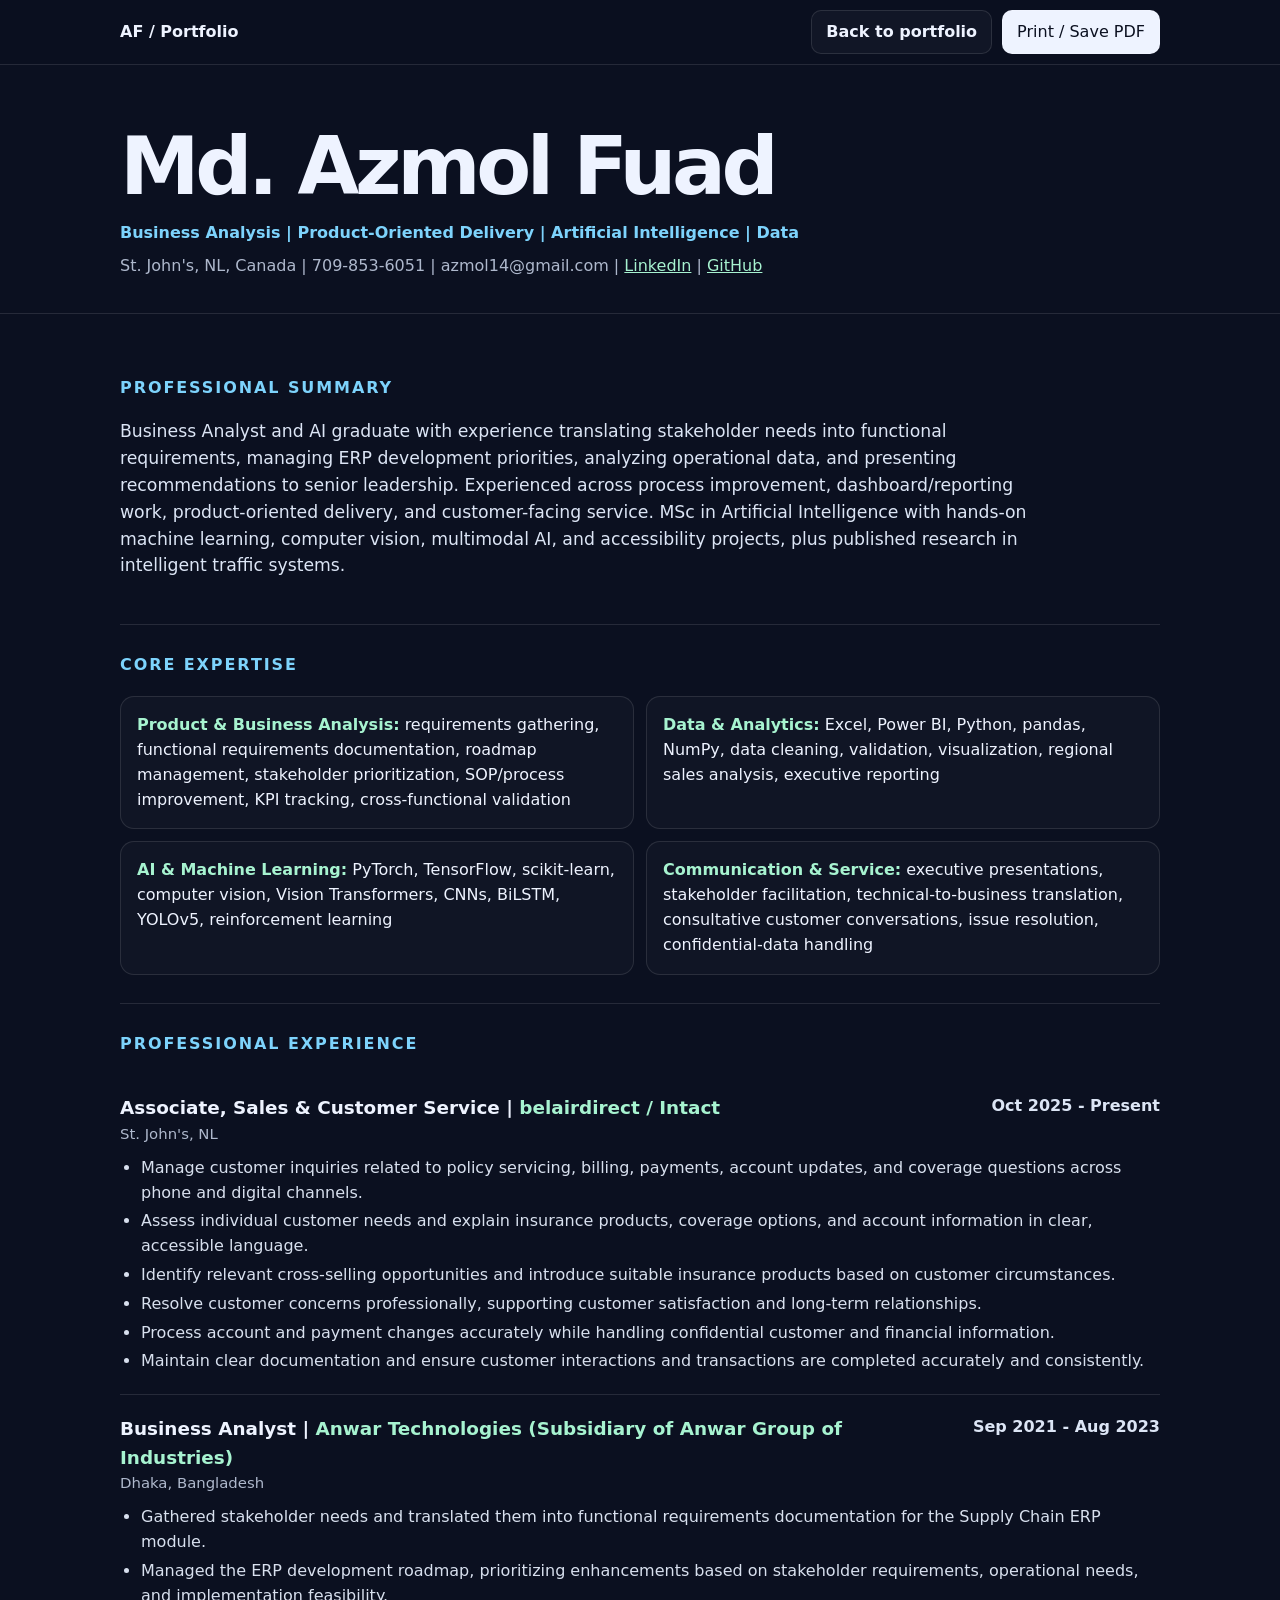
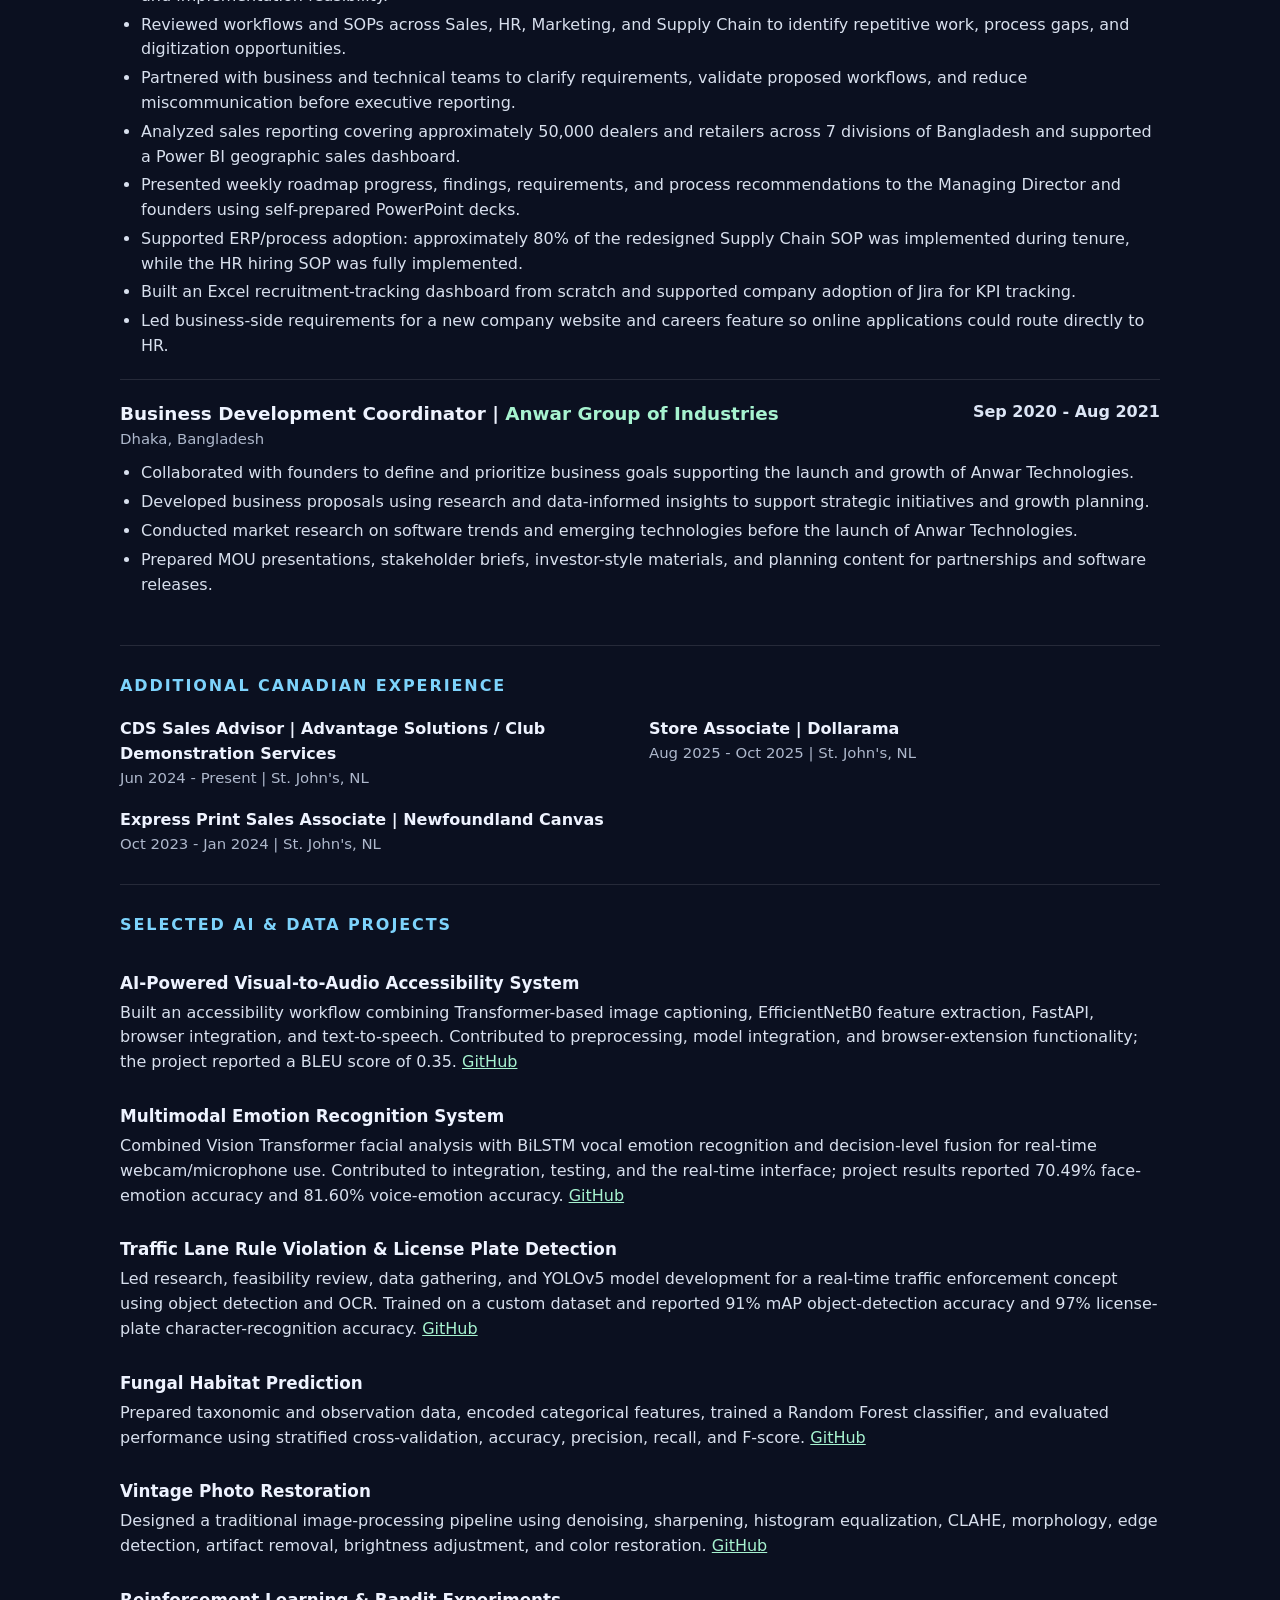
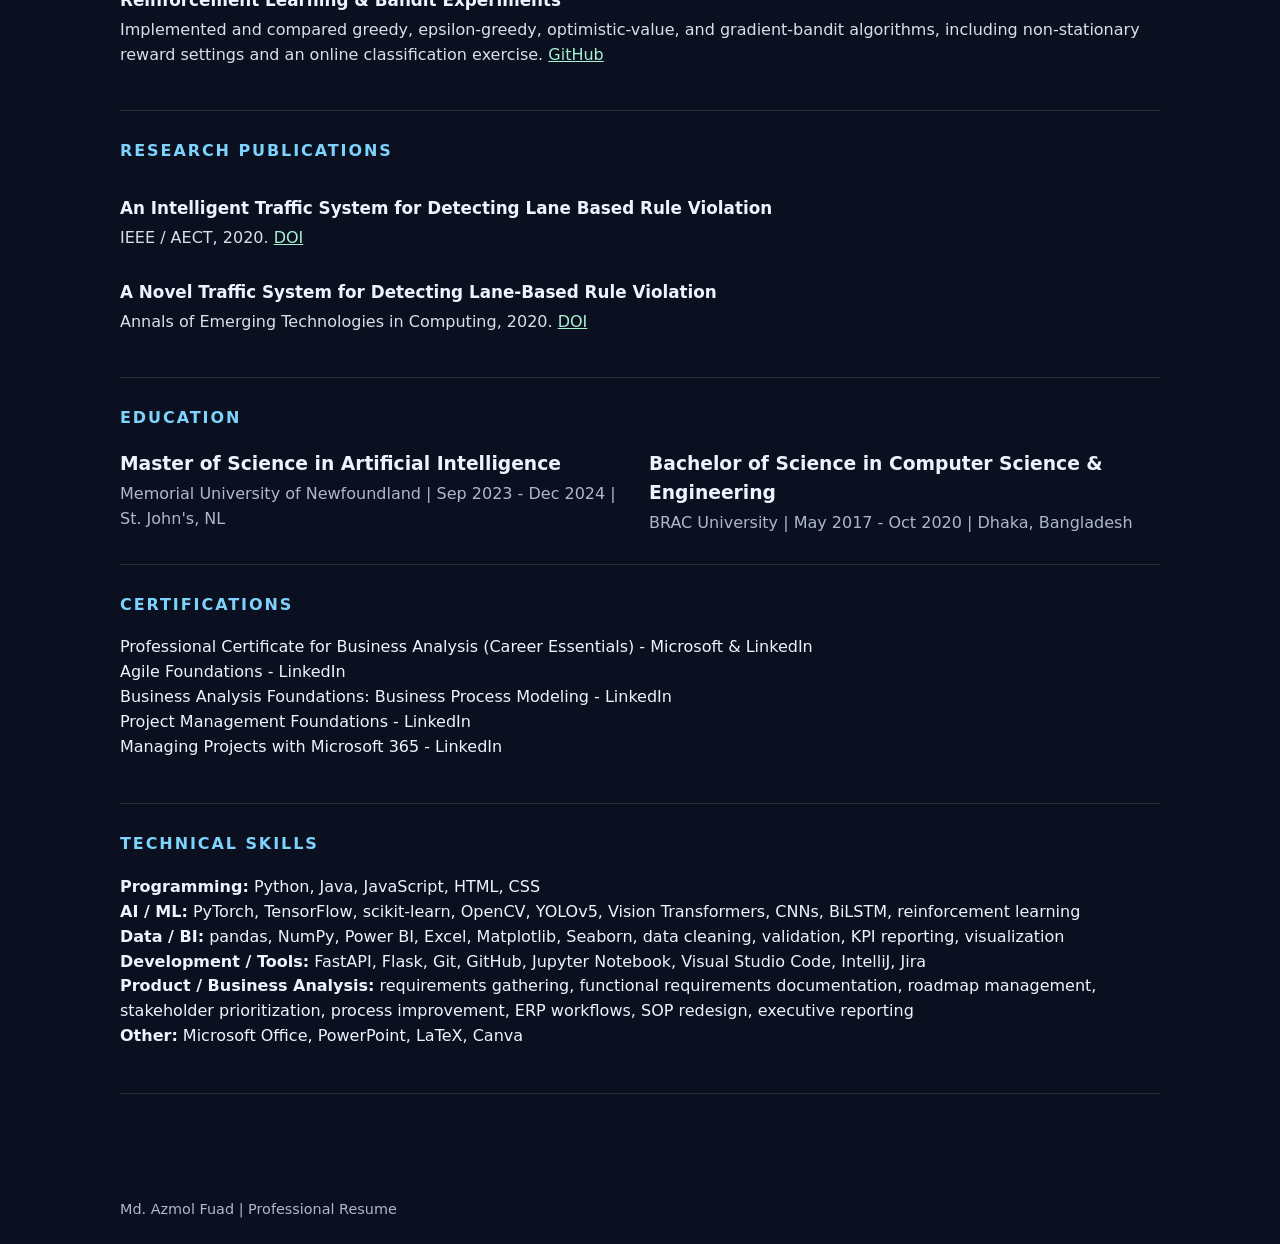
==== resume.html @ 1e9667e0 "Align resume project title and publication link" ====
<!DOCTYPE html>
<html lang="en">
<head>
  <meta charset="UTF-8" />
  <meta name="viewport" content="width=device-width, initial-scale=1.0" />
  <meta name="description" content="Professional resume of Md Azmol Fuad - AI, data, product and business analysis." />
  <meta name="theme-color" content="#0b1020" />
  <link rel="icon" href="favicon.svg" type="image/svg+xml" />
  <title>Md Azmol Fuad | Professional Resume</title>
  <style>
    :root{--bg:#0b1020;--panel:#11182b;--text:#eef3ff;--muted:#aeb8cc;--line:rgba(255,255,255,.11);--accent:#7dd3fc;--accent2:#a7f3d0;--max:1040px}
    *{box-sizing:border-box} body{margin:0;font-family:Inter,ui-sans-serif,system-ui,-apple-system,BlinkMacSystemFont,"Segoe UI",sans-serif;background:var(--bg);color:var(--text);line-height:1.55}
    a{color:var(--accent2)} .wrap{width:min(var(--max),calc(100% - 36px));margin:auto}
    nav{position:sticky;top:0;background:rgba(11,16,32,.92);backdrop-filter:blur(14px);border-bottom:1px solid var(--line);z-index:10}
    .nav{min-height:64px;display:flex;align-items:center;justify-content:space-between;gap:16px}.brand{font-weight:800;text-decoration:none;color:var(--text)}
    .actions{display:flex;gap:10px;flex-wrap:wrap}.btn{display:inline-flex;align-items:center;justify-content:center;padding:9px 14px;border:1px solid var(--line);border-radius:10px;text-decoration:none;font-weight:700;color:var(--text);background:rgba(255,255,255,.03)} .btn.primary{background:var(--text);color:#0b1020}
    header{padding:64px 0 34px;border-bottom:1px solid var(--line)} h1{font-size:clamp(2.7rem,7vw,5rem);line-height:.95;letter-spacing:-.055em;margin:0 0 16px}.subtitle{color:var(--accent);font-weight:800}.contact{color:var(--muted);margin-top:8px}
    main{padding:34px 0 80px}.section{padding:28px 0;border-bottom:1px solid var(--line)} h2{font-size:1rem;text-transform:uppercase;letter-spacing:.12em;color:var(--accent);margin:0 0 18px}.summary{font-size:1.08rem;color:#dce5f5;max-width:930px}
    .skills{display:grid;grid-template-columns:repeat(2,minmax(0,1fr));gap:12px}.skill{padding:16px;border:1px solid var(--line);border-radius:14px;background:rgba(255,255,255,.025)}.skill strong{color:var(--accent2)}
    .role{padding:20px 0;border-top:1px solid var(--line)}.role:first-of-type{border-top:0}.role-head{display:grid;grid-template-columns:1fr auto;gap:16px;align-items:start}.role h3{margin:0;font-size:1.15rem}.company{color:var(--accent2);font-weight:750}.meta{color:var(--muted);font-size:.93rem}.date{font-weight:700;color:#dce5f5;white-space:nowrap}.role ul{margin:10px 0 0;padding-left:21px;color:#d8e0ee}.role li+li{margin-top:4px}
    .project{padding:14px 0}.project h3{margin:0 0 5px;font-size:1.05rem}.project p{margin:0;color:#d8e0ee}.grid2{display:grid;grid-template-columns:repeat(2,minmax(0,1fr));gap:18px}
    .edu h3{margin:0 0 4px}.edu p{margin:0;color:var(--muted)}
    footer{padding:24px 0;color:var(--muted);font-size:.9rem}
    @media(max-width:700px){.skills,.grid2{grid-template-columns:1fr}.role-head{grid-template-columns:1fr}.date{white-space:normal}}
    @media print{
      body{background:#fff;color:#111;font-family:Georgia,"Times New Roman",serif;font-size:10.5pt}.wrap{width:100%;max-width:none}.nav,.print-hide{display:none!important}header{padding:0 0 14px;border-color:#999}main{padding:12px 0}h1{font-size:25pt;color:#111}.subtitle,h2,.company,.skill strong{color:#0b5b6b}.contact,.meta,.edu p{color:#444}.section{padding:12px 0;border-color:#bbb}.skill{border-color:#bbb;background:#fff;padding:8px}.role{padding:9px 0}.role ul{color:#111}.project p{color:#111}a{color:#111;text-decoration:none}
      @page{size:Letter;margin:.55in}
    }
  </style>
</head>
<body>
  <nav>
    <div class="wrap nav">
      <a class="brand" href="index.html">AF / Portfolio</a>
      <div class="actions">
        <a class="btn" href="index.html">Back to portfolio</a>
        <button class="btn primary" onclick="window.print()" style="font:inherit;cursor:pointer">Print / Save PDF</button>
      </div>
    </div>
  </nav>

  <header>
    <div class="wrap">
      <h1>Md. Azmol Fuad</h1>
      <div class="subtitle">Business Analysis | Product-Oriented Delivery | Artificial Intelligence | Data</div>
      <div class="contact">St. John's, NL, Canada | 709-853-6051 | azmol14@gmail.com | <a href="https://www.linkedin.com/in/md-azmol-fuad-907284155/" target="_blank" rel="noreferrer">LinkedIn</a> | <a href="https://github.com/AzmolFK" target="_blank" rel="noreferrer">GitHub</a></div>
    </div>
  </header>

  <main class="wrap">
    <section class="section">
      <h2>Professional Summary</h2>
      <p class="summary">Business Analyst and AI graduate with experience translating stakeholder needs into functional requirements, managing ERP development priorities, analyzing operational data, and presenting recommendations to senior leadership. Experienced across process improvement, dashboard/reporting work, product-oriented delivery, and customer-facing service. MSc in Artificial Intelligence with hands-on machine learning, computer vision, multimodal AI, and accessibility projects, plus published research in intelligent traffic systems.</p>
    </section>

    <section class="section">
      <h2>Core Expertise</h2>
      <div class="skills">
        <div class="skill"><strong>Product & Business Analysis:</strong> requirements gathering, functional requirements documentation, roadmap management, stakeholder prioritization, SOP/process improvement, KPI tracking, cross-functional validation</div>
        <div class="skill"><strong>Data & Analytics:</strong> Excel, Power BI, Python, pandas, NumPy, data cleaning, validation, visualization, regional sales analysis, executive reporting</div>
        <div class="skill"><strong>AI & Machine Learning:</strong> PyTorch, TensorFlow, scikit-learn, computer vision, Vision Transformers, CNNs, BiLSTM, YOLOv5, reinforcement learning</div>
        <div class="skill"><strong>Communication & Service:</strong> executive presentations, stakeholder facilitation, technical-to-business translation, consultative customer conversations, issue resolution, confidential-data handling</div>
      </div>
    </section>

    <section class="section">
      <h2>Professional Experience</h2>
      <article class="role">
        <div class="role-head"><div><h3>Associate, Sales & Customer Service | <span class="company">belairdirect / Intact</span></h3><div class="meta">St. John's, NL</div></div><div class="date">Oct 2025 - Present</div></div>
        <ul>
          <li>Manage customer inquiries related to policy servicing, billing, payments, account updates, and coverage questions across phone and digital channels.</li>
          <li>Assess individual customer needs and explain insurance products, coverage options, and account information in clear, accessible language.</li>
          <li>Identify relevant cross-selling opportunities and introduce suitable insurance products based on customer circumstances.</li>
          <li>Resolve customer concerns professionally, supporting customer satisfaction and long-term relationships.</li>
          <li>Process account and payment changes accurately while handling confidential customer and financial information.</li>
          <li>Maintain clear documentation and ensure customer interactions and transactions are completed accurately and consistently.</li>
        </ul>
      </article>

      <article class="role">
        <div class="role-head"><div><h3>Business Analyst | <span class="company">Anwar Technologies (Subsidiary of Anwar Group of Industries)</span></h3><div class="meta">Dhaka, Bangladesh</div></div><div class="date">Sep 2021 - Aug 2023</div></div>
        <ul>
          <li>Gathered stakeholder needs and translated them into functional requirements documentation for the Supply Chain ERP module.</li>
          <li>Managed the ERP development roadmap, prioritizing enhancements based on stakeholder requirements, operational needs, and implementation feasibility.</li>
          <li>Reviewed workflows and SOPs across Sales, HR, Marketing, and Supply Chain to identify repetitive work, process gaps, and digitization opportunities.</li>
          <li>Partnered with business and technical teams to clarify requirements, validate proposed workflows, and reduce miscommunication before executive reporting.</li>
          <li>Analyzed sales reporting covering approximately 50,000 dealers and retailers across 7 divisions of Bangladesh and supported a Power BI geographic sales dashboard.</li>
          <li>Presented weekly roadmap progress, findings, requirements, and process recommendations to the Managing Director and founders using self-prepared PowerPoint decks.</li>
          <li>Supported ERP/process adoption: approximately 80% of the redesigned Supply Chain SOP was implemented during tenure, while the HR hiring SOP was fully implemented.</li>
          <li>Built an Excel recruitment-tracking dashboard from scratch and supported company adoption of Jira for KPI tracking.</li>
          <li>Led business-side requirements for a new company website and careers feature so online applications could route directly to HR.</li>
        </ul>
      </article>

      <article class="role">
        <div class="role-head"><div><h3>Business Development Coordinator | <span class="company">Anwar Group of Industries</span></h3><div class="meta">Dhaka, Bangladesh</div></div><div class="date">Sep 2020 - Aug 2021</div></div>
        <ul>
          <li>Collaborated with founders to define and prioritize business goals supporting the launch and growth of Anwar Technologies.</li>
          <li>Developed business proposals using research and data-informed insights to support strategic initiatives and growth planning.</li>
          <li>Conducted market research on software trends and emerging technologies before the launch of Anwar Technologies.</li>
          <li>Prepared MOU presentations, stakeholder briefs, investor-style materials, and planning content for partnerships and software releases.</li>
        </ul>
      </article>
    </section>

    <section class="section">
      <h2>Additional Canadian Experience</h2>
      <div class="grid2">
        <div><strong>CDS Sales Advisor | Advantage Solutions / Club Demonstration Services</strong><div class="meta">Jun 2024 - Present | St. John's, NL</div></div>
        <div><strong>Store Associate | Dollarama</strong><div class="meta">Aug 2025 - Oct 2025 | St. John's, NL</div></div>
        <div><strong>Express Print Sales Associate | Newfoundland Canvas</strong><div class="meta">Oct 2023 - Jan 2024 | St. John's, NL</div></div>
      </div>
    </section>

    <section class="section">
      <h2>Selected AI & Data Projects</h2>
      <div class="project"><h3>AI-Powered Visual-to-Audio Accessibility System</h3><p>Built an accessibility workflow combining Transformer-based image captioning, EfficientNetB0 feature extraction, FastAPI, browser integration, and text-to-speech. Contributed to preprocessing, model integration, and browser-extension functionality; the project reported a BLEU score of 0.35. <a href="https://github.com/AzmolFK/AI-Accessibility-Extension-For-Visually-Impaired-Users">GitHub</a></p></div>
      <div class="project"><h3>Multimodal Emotion Recognition System</h3><p>Combined Vision Transformer facial analysis with BiLSTM vocal emotion recognition and decision-level fusion for real-time webcam/microphone use. Contributed to integration, testing, and the real-time interface; project results reported 70.49% face-emotion accuracy and 81.60% voice-emotion accuracy. <a href="https://github.com/AzmolFK/Multimodal-Emotion-Recognition-System">GitHub</a></p></div>
      <div class="project"><h3>Traffic Lane Rule Violation & License Plate Detection</h3><p>Led research, feasibility review, data gathering, and YOLOv5 model development for a real-time traffic enforcement concept using object detection and OCR. Trained on a custom dataset and reported 91% mAP object-detection accuracy and 97% license-plate character-recognition accuracy. <a href="https://github.com/AzmolFK/YOLO-Bngla-License-Plate-Object-Detection">GitHub</a></p></div>
      <div class="project"><h3>Fungal Habitat Prediction</h3><p>Prepared taxonomic and observation data, encoded categorical features, trained a Random Forest classifier, and evaluated performance using stratified cross-validation, accuracy, precision, recall, and F-score. <a href="https://github.com/AzmolFK/Predicting-Fungal-Habitat-Types-Using-Taxonomic-Classification-and-Observation-Data">GitHub</a></p></div>
      <div class="project"><h3>Vintage Photo Restoration</h3><p>Designed a traditional image-processing pipeline using denoising, sharpening, histogram equalization, CLAHE, morphology, edge detection, artifact removal, brightness adjustment, and color restoration. <a href="https://github.com/AzmolFK/Vintage-Photo-Restoration-Using-Traditional-Image-Processing-Techniques">GitHub</a></p></div>
      <div class="project"><h3>Reinforcement Learning & Bandit Experiments</h3><p>Implemented and compared greedy, epsilon-greedy, optimistic-value, and gradient-bandit algorithms, including non-stationary reward settings and an online classification exercise. <a href="https://github.com/AzmolFK/Reinforcement-Learning-Experiment-With-Simple-Bandit-Learning-Algorithms">GitHub</a></p></div>
    </section>

    <section class="section">
      <h2>Research Publications</h2>
      <div class="project"><h3>An Intelligent Traffic System for Detecting Lane Based Rule Violation</h3><p>IEEE / AECT, 2020. <a href="https://doi.org/10.1109/AECT47998.2020.9194163">DOI</a></p></div>
      <div class="project"><h3>A Novel Traffic System for Detecting Lane-Based Rule Violation</h3><p>Annals of Emerging Technologies in Computing, 2020. <a href="https://papers.ssrn.com/sol3/papers.cfm?abstract_id=3761155">DOI</a></p></div>
    </section>

    <section class="section">
      <h2>Education</h2>
      <div class="grid2">
        <div class="edu"><h3>Master of Science in Artificial Intelligence</h3><p>Memorial University of Newfoundland | Sep 2023 - Dec 2024 | St. John's, NL</p></div>
        <div class="edu"><h3>Bachelor of Science in Computer Science & Engineering</h3><p>BRAC University | May 2017 - Oct 2020 | Dhaka, Bangladesh</p></div>
      </div>
    </section>

    <section class="section">
      <h2>Certifications</h2>
      <p>Professional Certificate for Business Analysis (Career Essentials) - Microsoft & LinkedIn<br>
      Agile Foundations - LinkedIn<br>
      Business Analysis Foundations: Business Process Modeling - LinkedIn<br>
      Project Management Foundations - LinkedIn<br>
      Managing Projects with Microsoft 365 - LinkedIn</p>
    </section>

    <section class="section">
      <h2>Technical Skills</h2>
      <p><strong>Programming:</strong> Python, Java, JavaScript, HTML, CSS<br>
      <strong>AI / ML:</strong> PyTorch, TensorFlow, scikit-learn, OpenCV, YOLOv5, Vision Transformers, CNNs, BiLSTM, reinforcement learning<br>
      <strong>Data / BI:</strong> pandas, NumPy, Power BI, Excel, Matplotlib, Seaborn, data cleaning, validation, KPI reporting, visualization<br>
      <strong>Development / Tools:</strong> FastAPI, Flask, Git, GitHub, Jupyter Notebook, Visual Studio Code, IntelliJ, Jira<br>
      <strong>Product / Business Analysis:</strong> requirements gathering, functional requirements documentation, roadmap management, stakeholder prioritization, process improvement, ERP workflows, SOP redesign, executive reporting<br>
      <strong>Other:</strong> Microsoft Office, PowerPoint, LaTeX, Canva</p>
    </section>
  </main>

  <footer><div class="wrap">Md. Azmol Fuad | Professional Resume</div></footer>
</body>
</html>
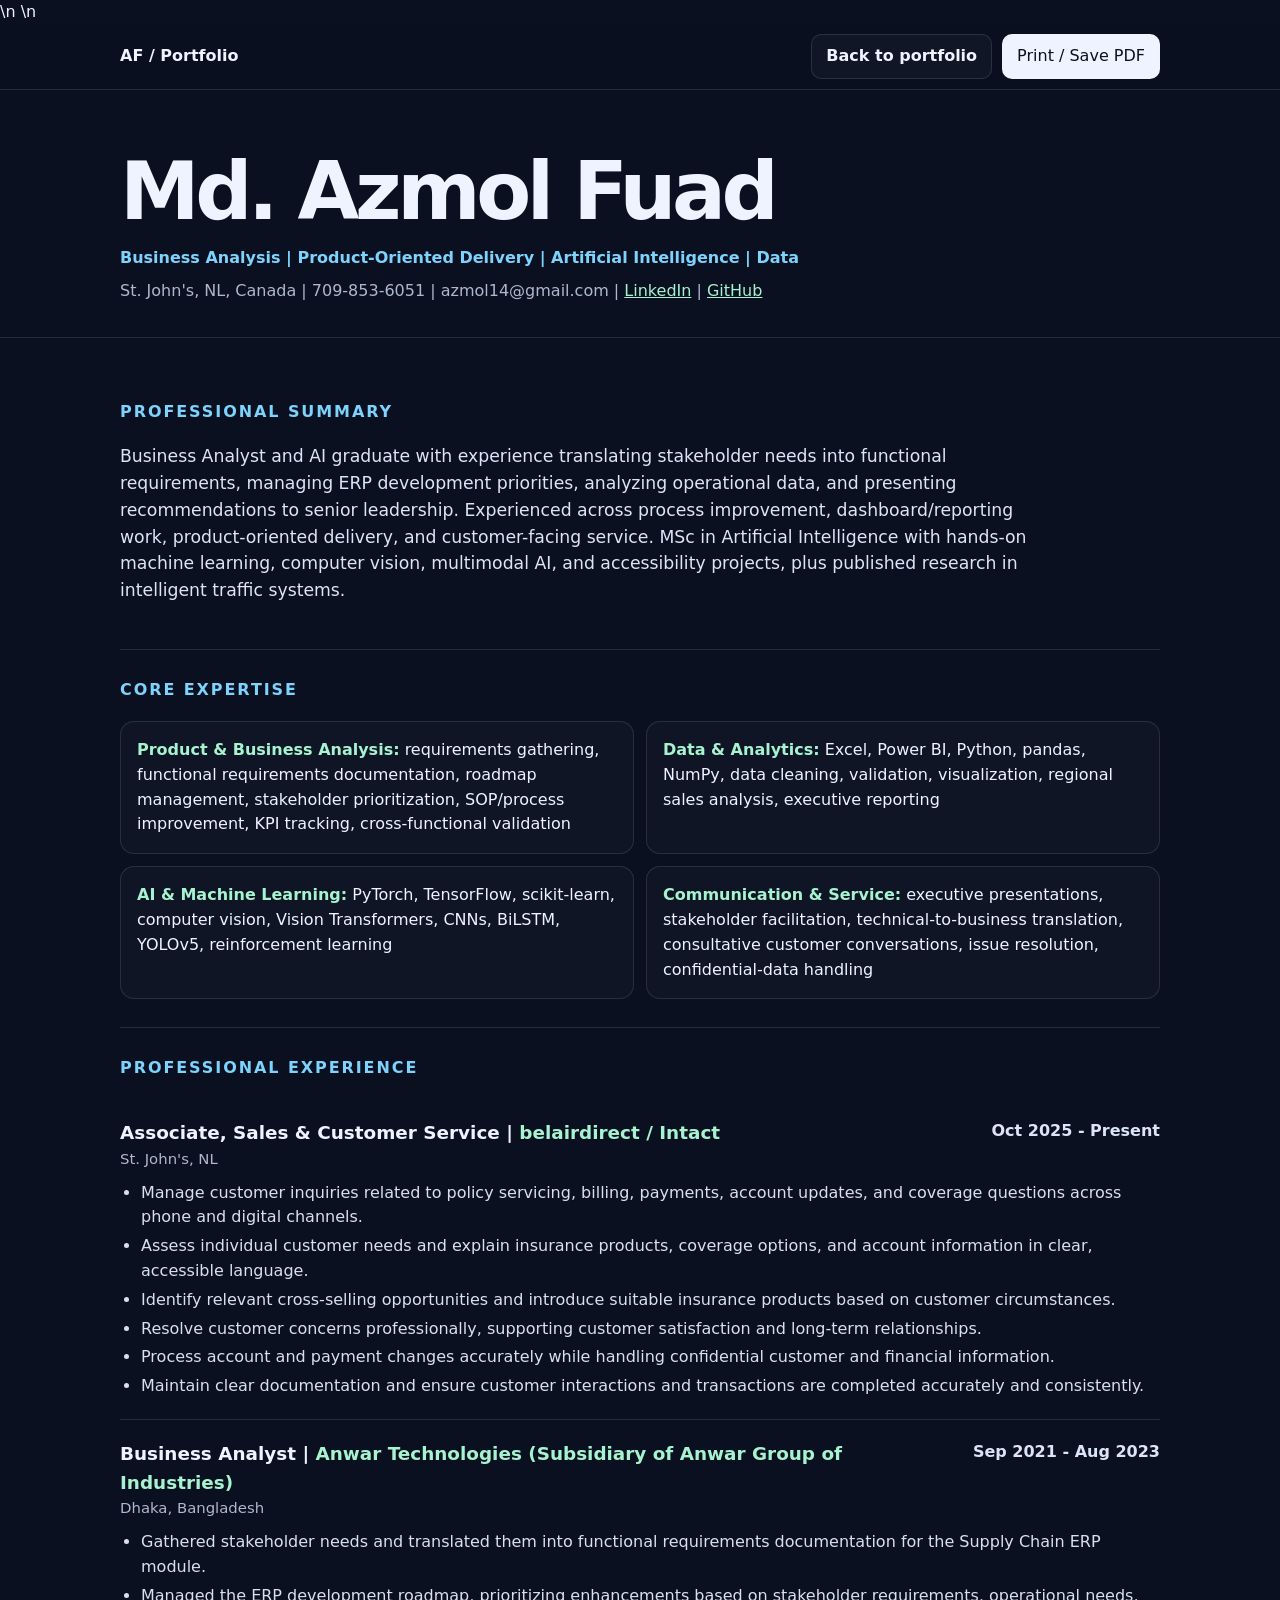
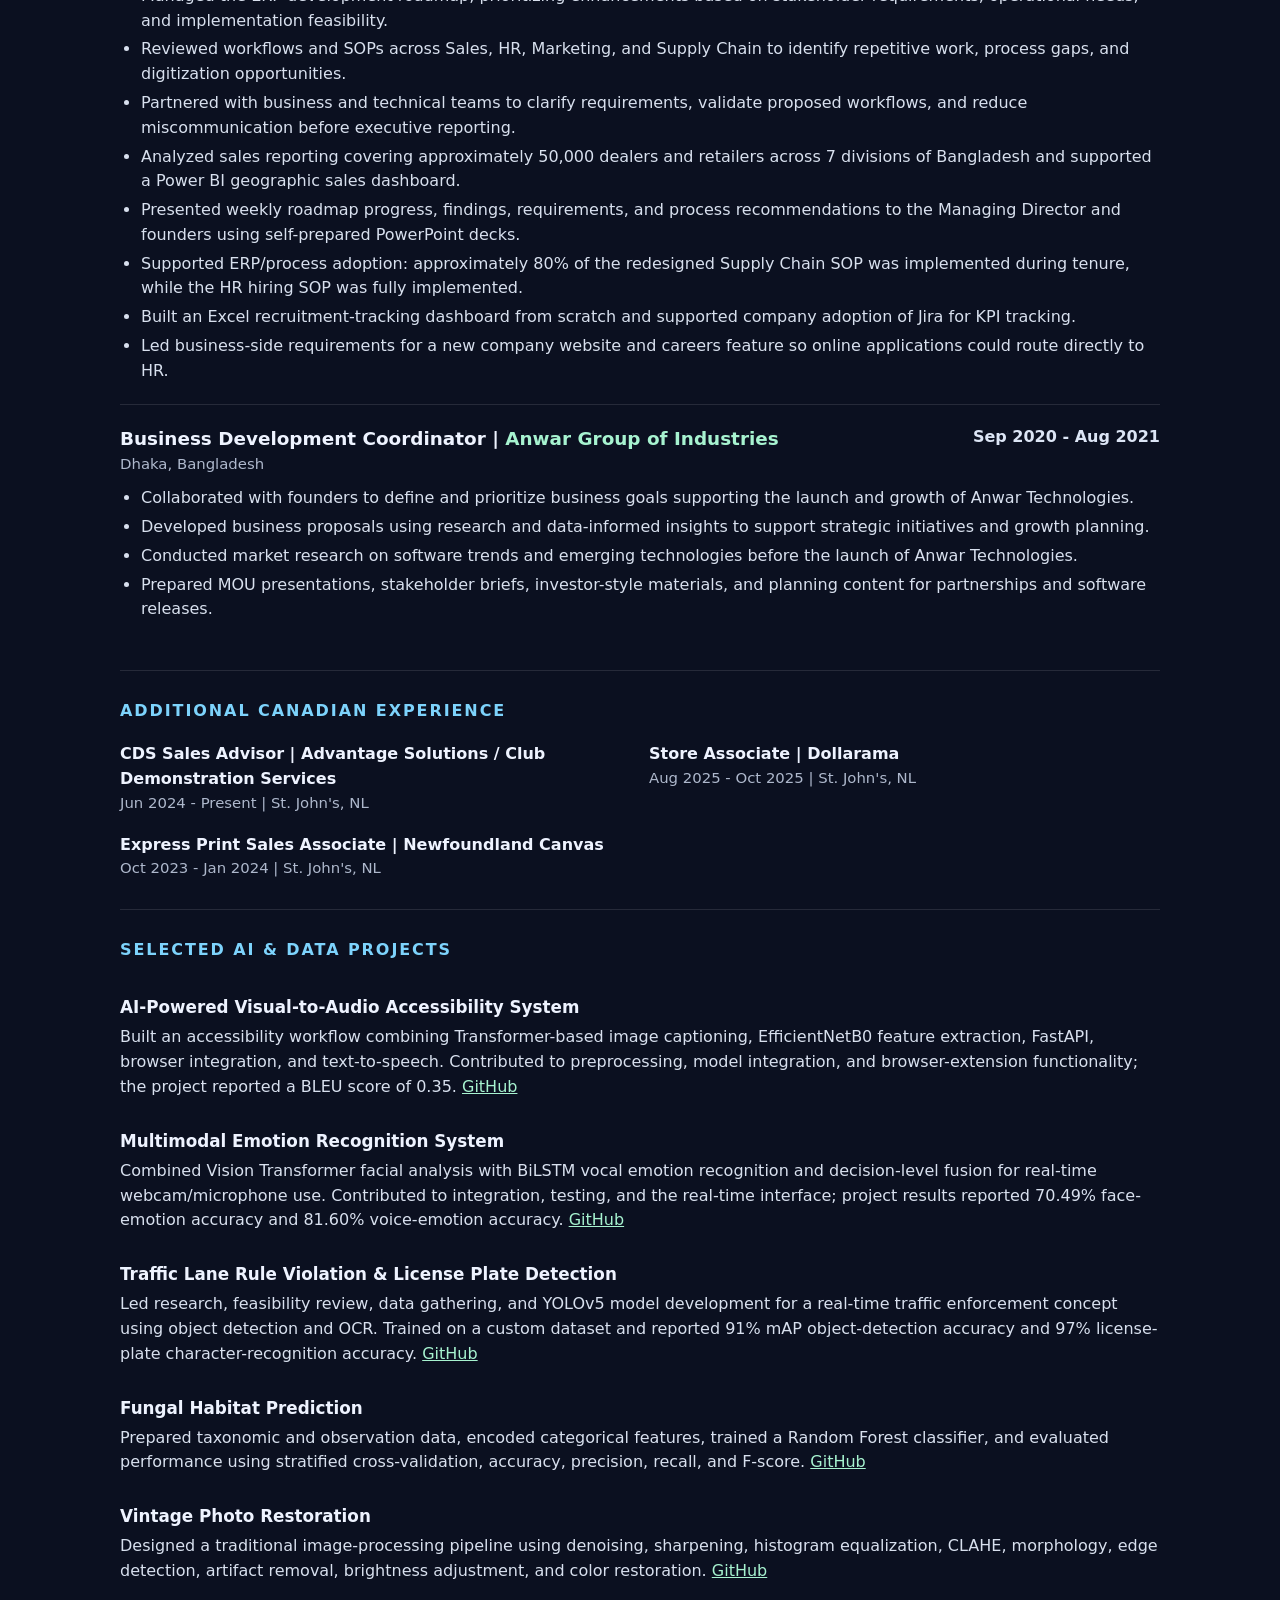
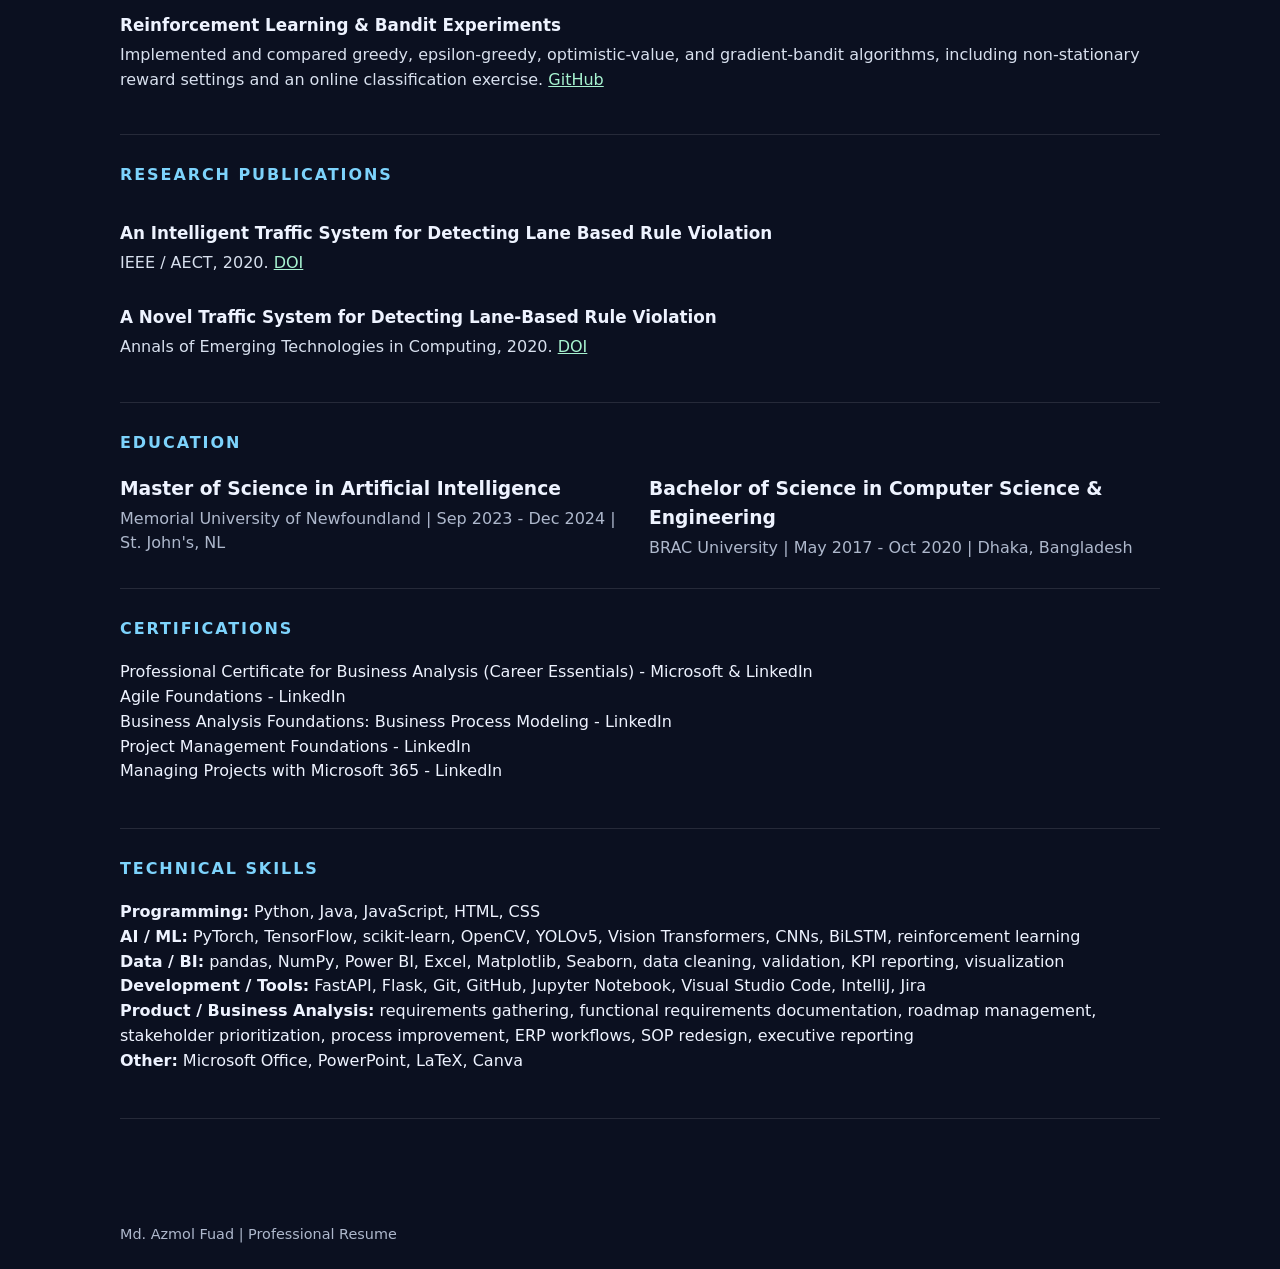
==== commit 8ba928de: "Prepare resume page for GA4 analytics" ====
--- a/resume.html
+++ b/resume.html
@@ -4,7 +4,7 @@
   <meta charset="UTF-8" />
   <meta name="viewport" content="width=device-width, initial-scale=1.0" />
   <meta name="description" content="Professional resume of Md Azmol Fuad - AI, data, product and business analysis." />
-  <meta name="theme-color" content="#0b1020" />
+  <meta name="theme-color" content="#0b1020" />\n  <meta name="ga4-id" content="" />
   <link rel="icon" href="favicon.svg" type="image/svg+xml" />
   <title>Md Azmol Fuad | Professional Resume</title>
   <style>
@@ -27,7 +27,7 @@
       @page{size:Letter;margin:.55in}
     }
   </style>
-</head>
+  <script src="analytics.js" defer></script>\n</head>
 <body>
   <nav>
     <div class="wrap nav">
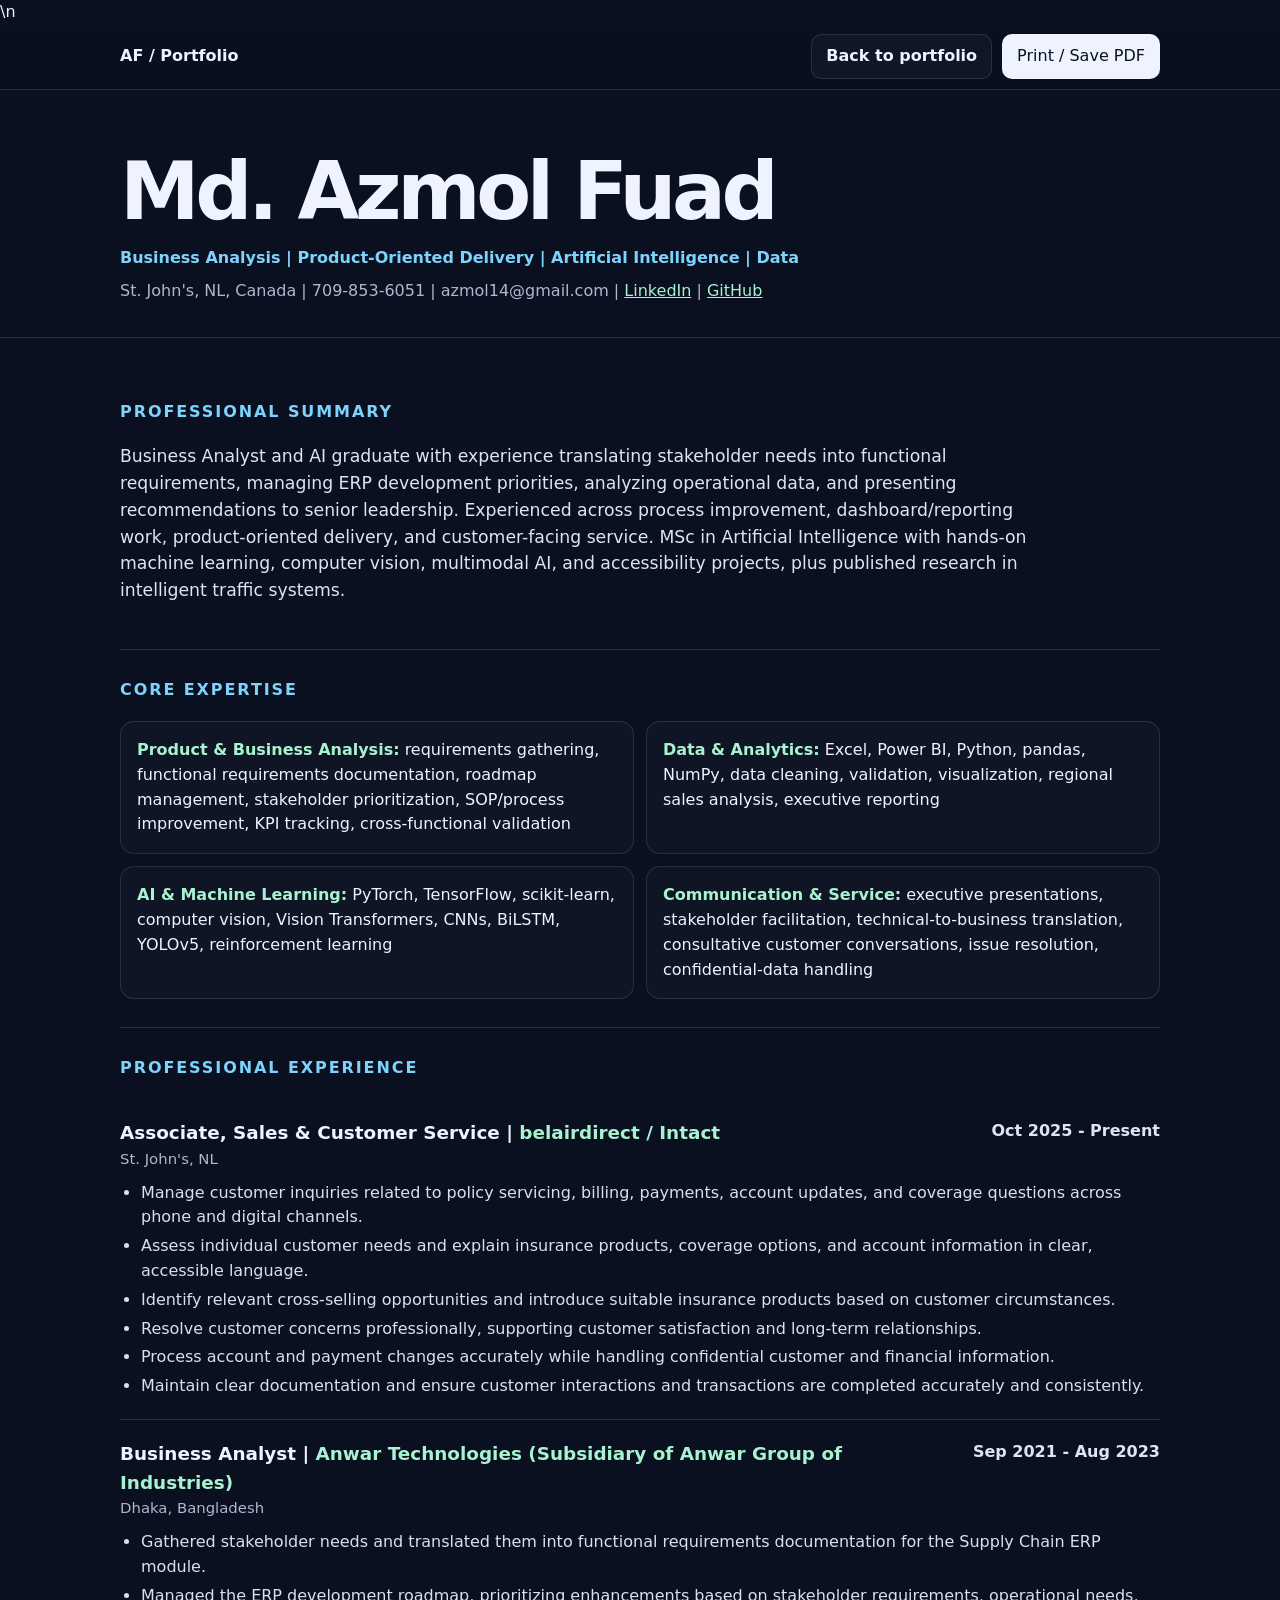
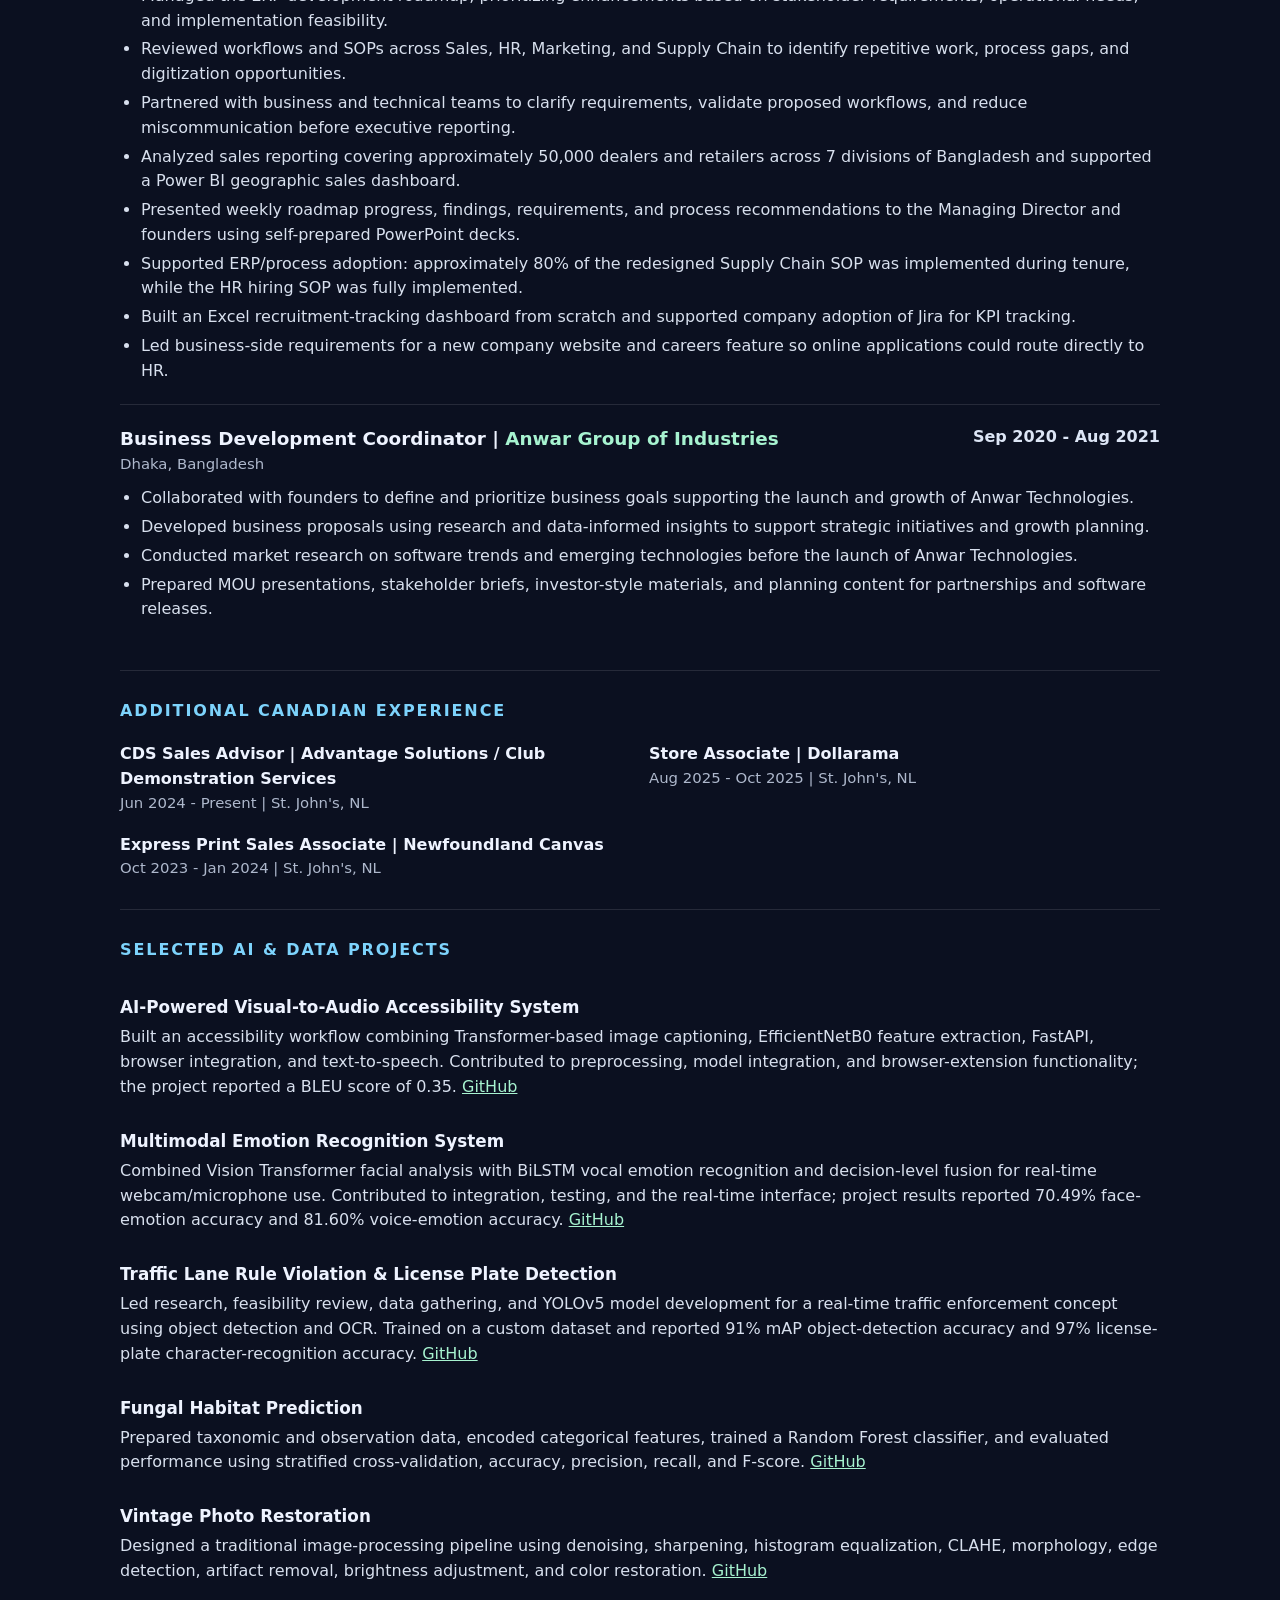
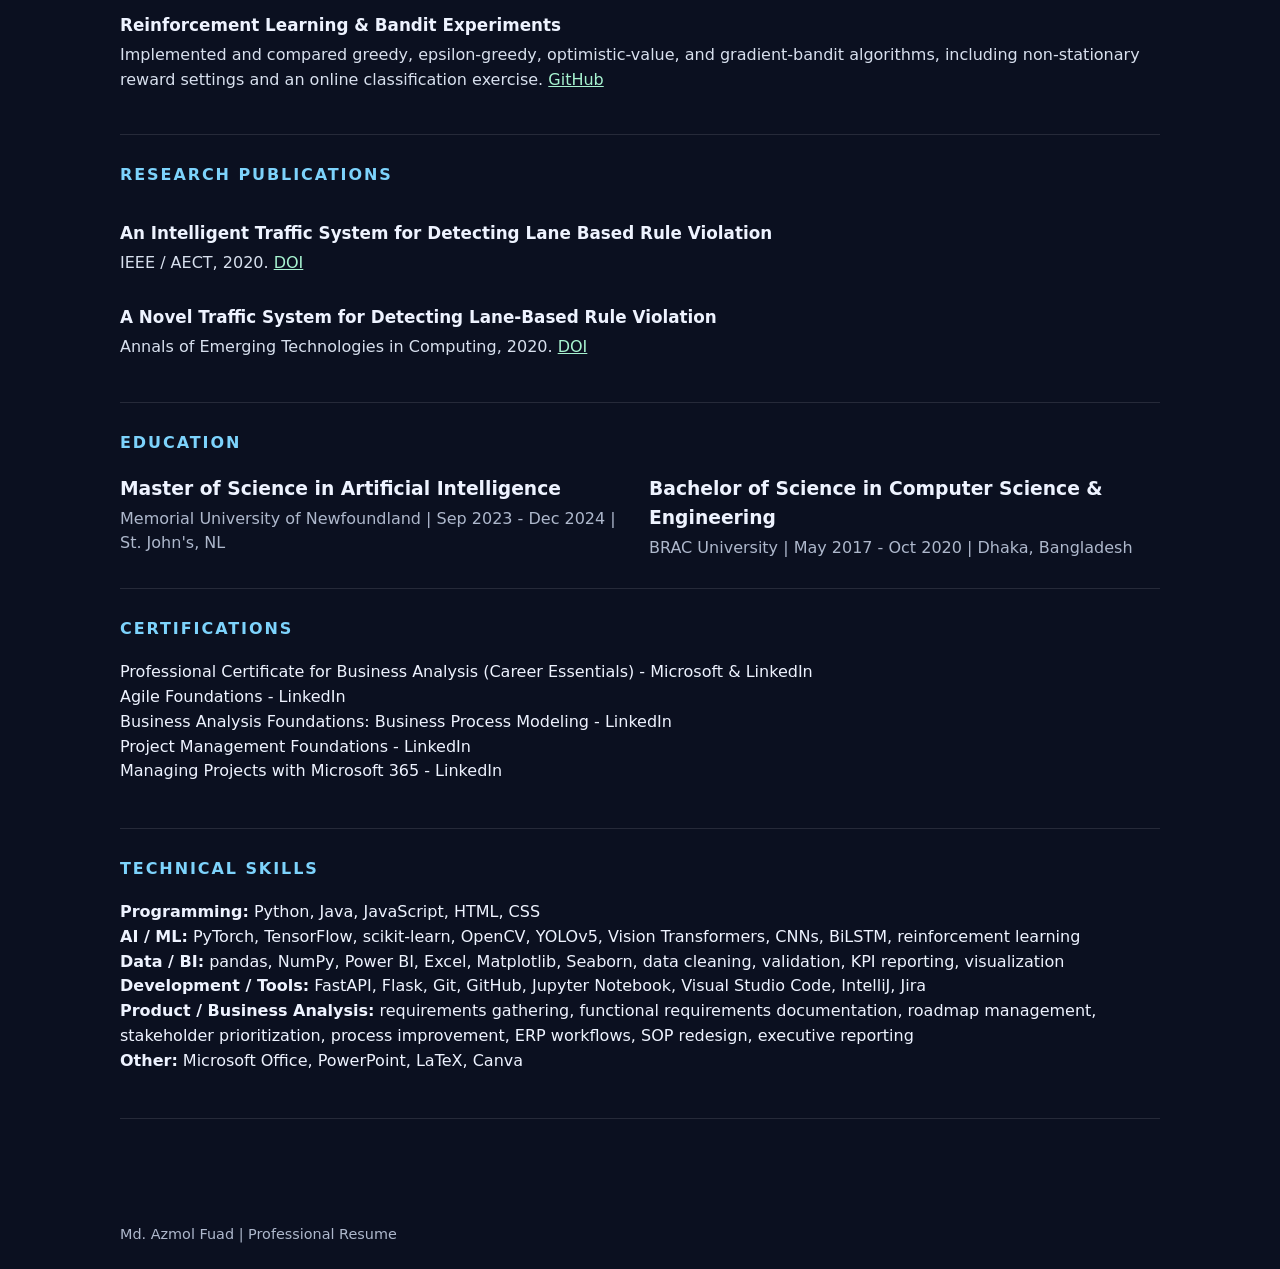
==== commit 735dd324: "Update resume.html" ====
--- a/resume.html
+++ b/resume.html
@@ -4,7 +4,7 @@
   <meta charset="UTF-8" />
   <meta name="viewport" content="width=device-width, initial-scale=1.0" />
   <meta name="description" content="Professional resume of Md Azmol Fuad - AI, data, product and business analysis." />
-  <meta name="theme-color" content="#0b1020" />\n  <meta name="ga4-id" content="" />
+  <meta name="theme-color" content="#0b1020" /> <meta name="ga4-id" content="G-QLG56QFEXY" />
   <link rel="icon" href="favicon.svg" type="image/svg+xml" />
   <title>Md Azmol Fuad | Professional Resume</title>
   <style>
@@ -158,4 +158,4 @@
 
   <footer><div class="wrap">Md. Azmol Fuad | Professional Resume</div></footer>
 </body>
-</html>+</html>
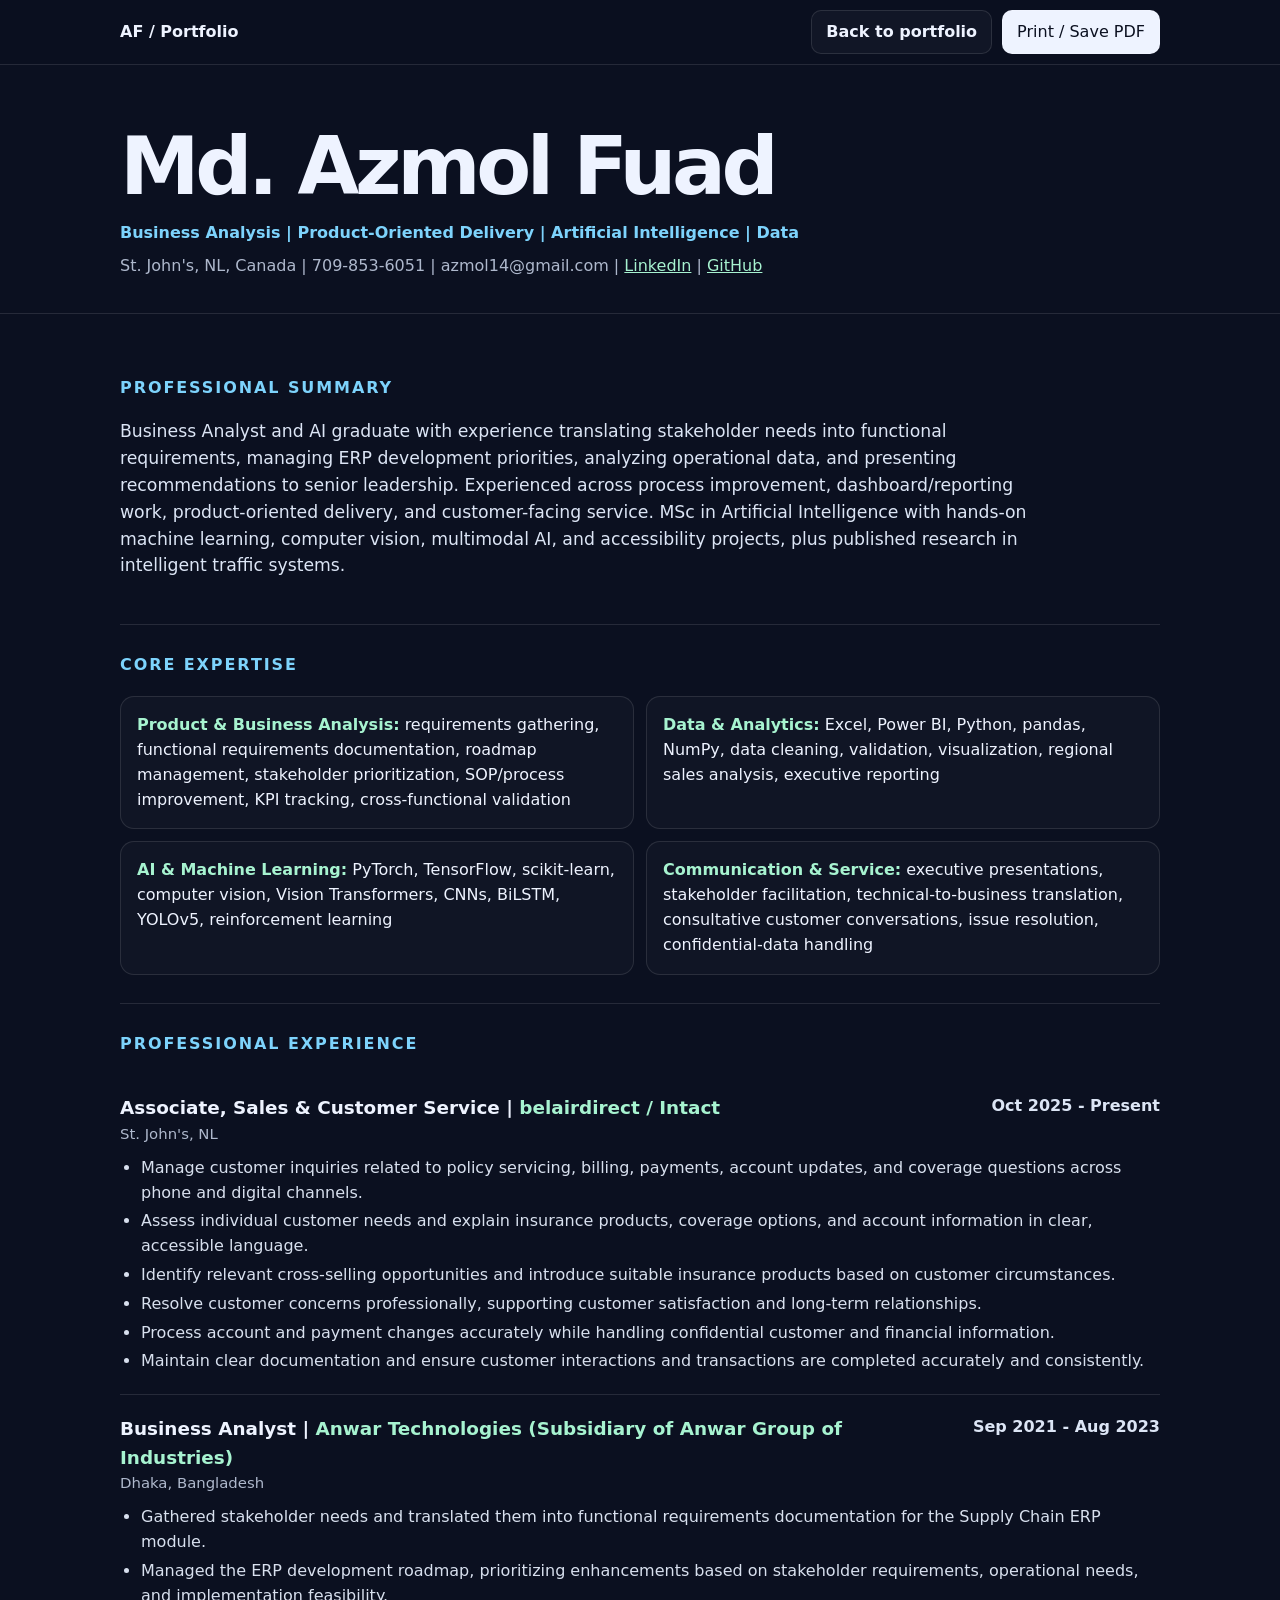
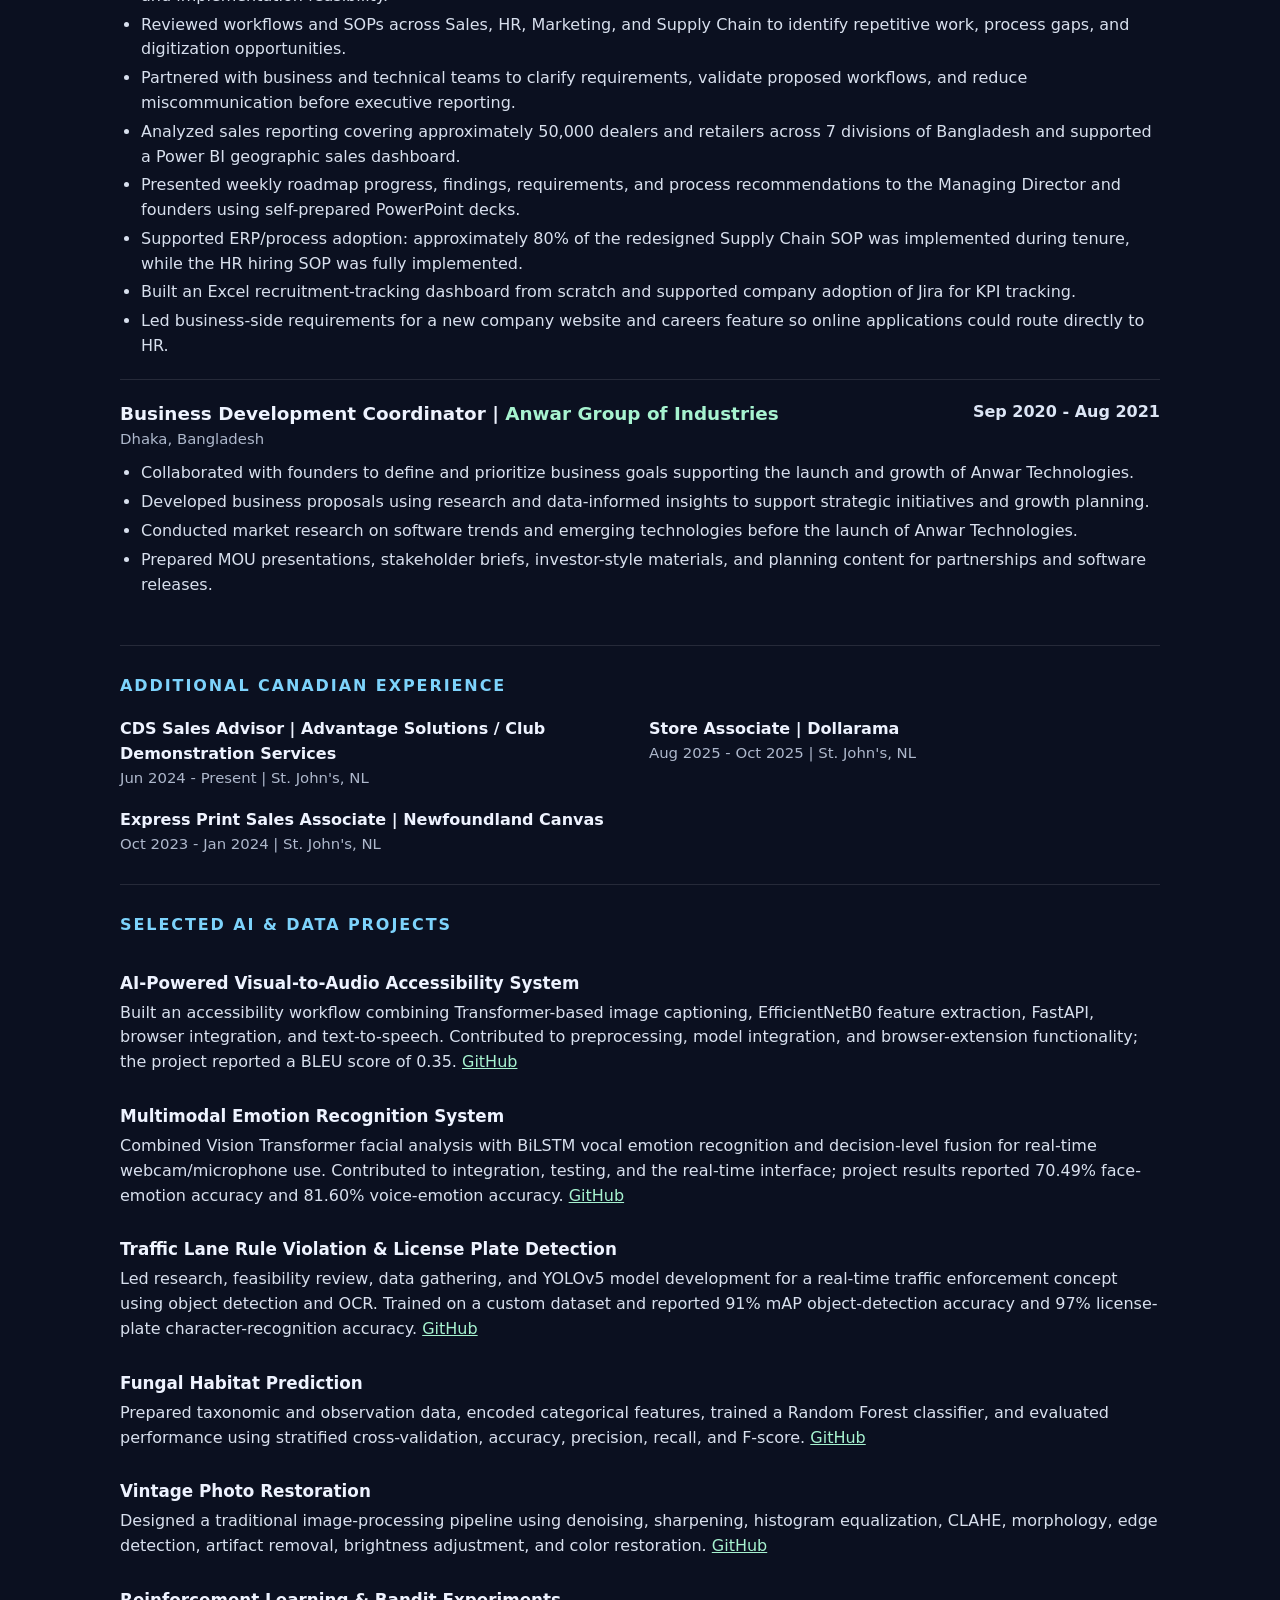
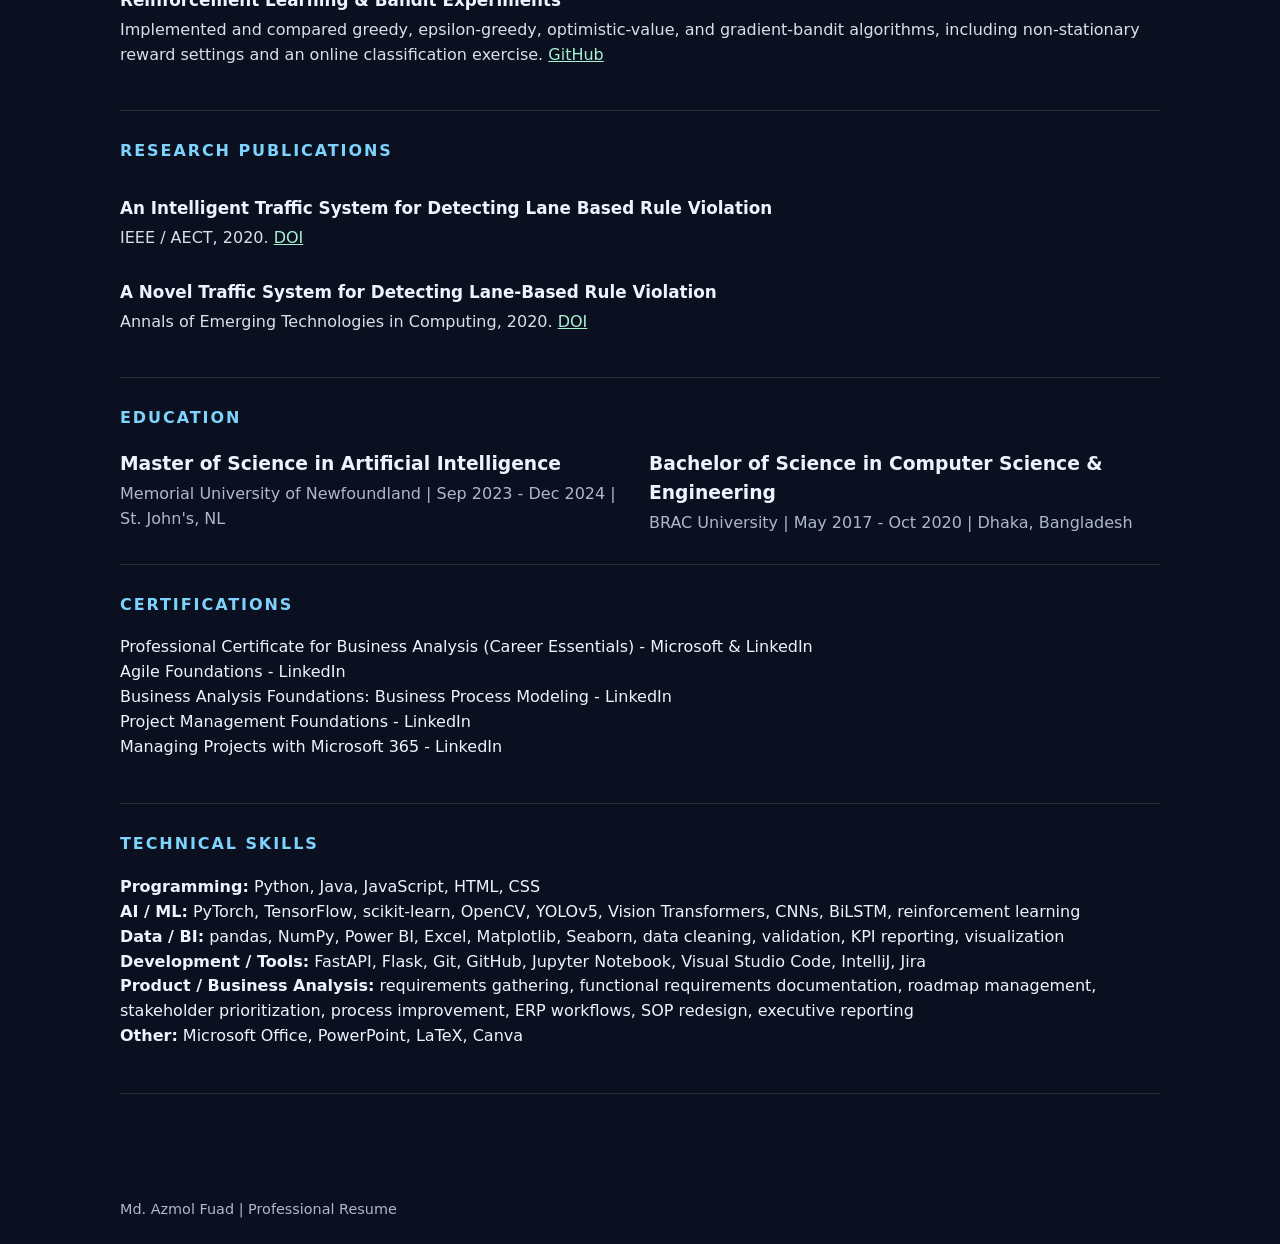
==== commit bd20dc83: "Update resume.html" ====
--- a/resume.html
+++ b/resume.html
@@ -27,7 +27,8 @@
       @page{size:Letter;margin:.55in}
     }
   </style>
-  <script src="analytics.js" defer></script>\n</head>
+  <script src="analytics.js" defer></script>
+</head>
 <body>
   <nav>
     <div class="wrap nav">
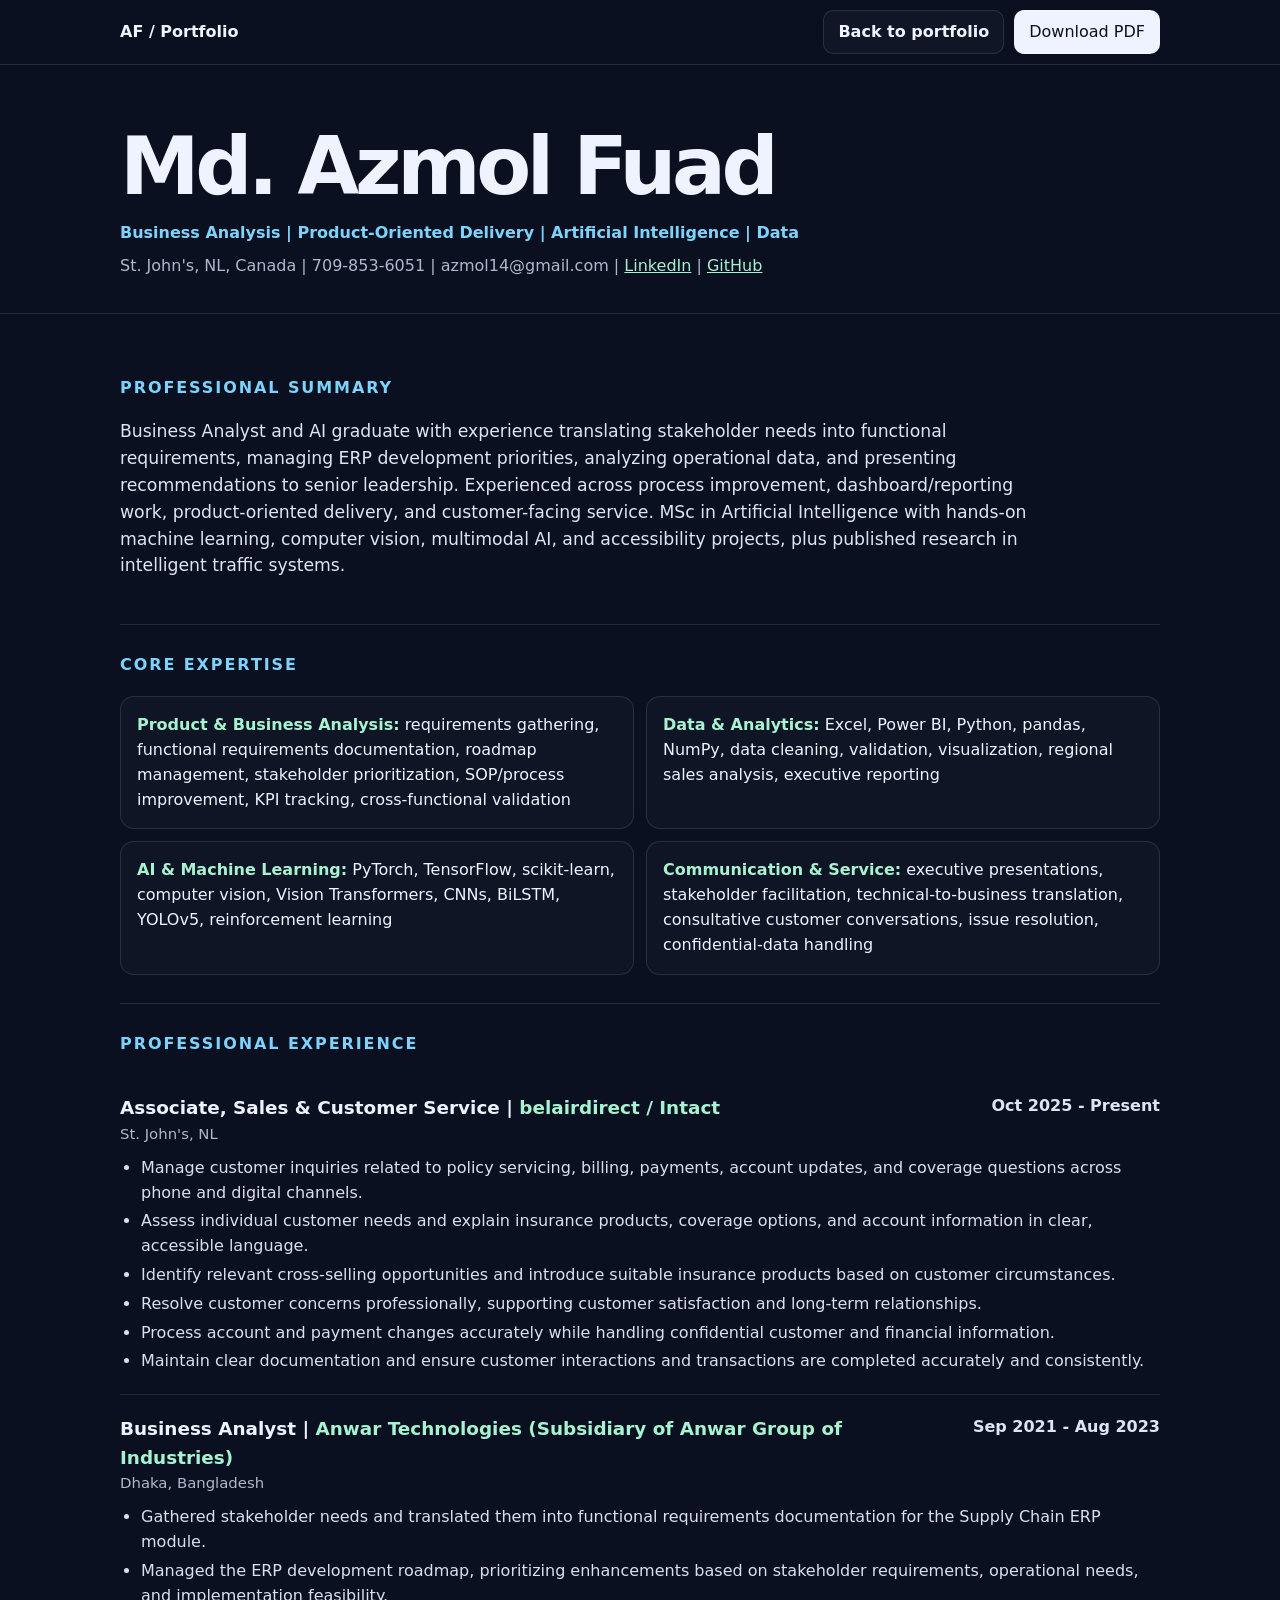
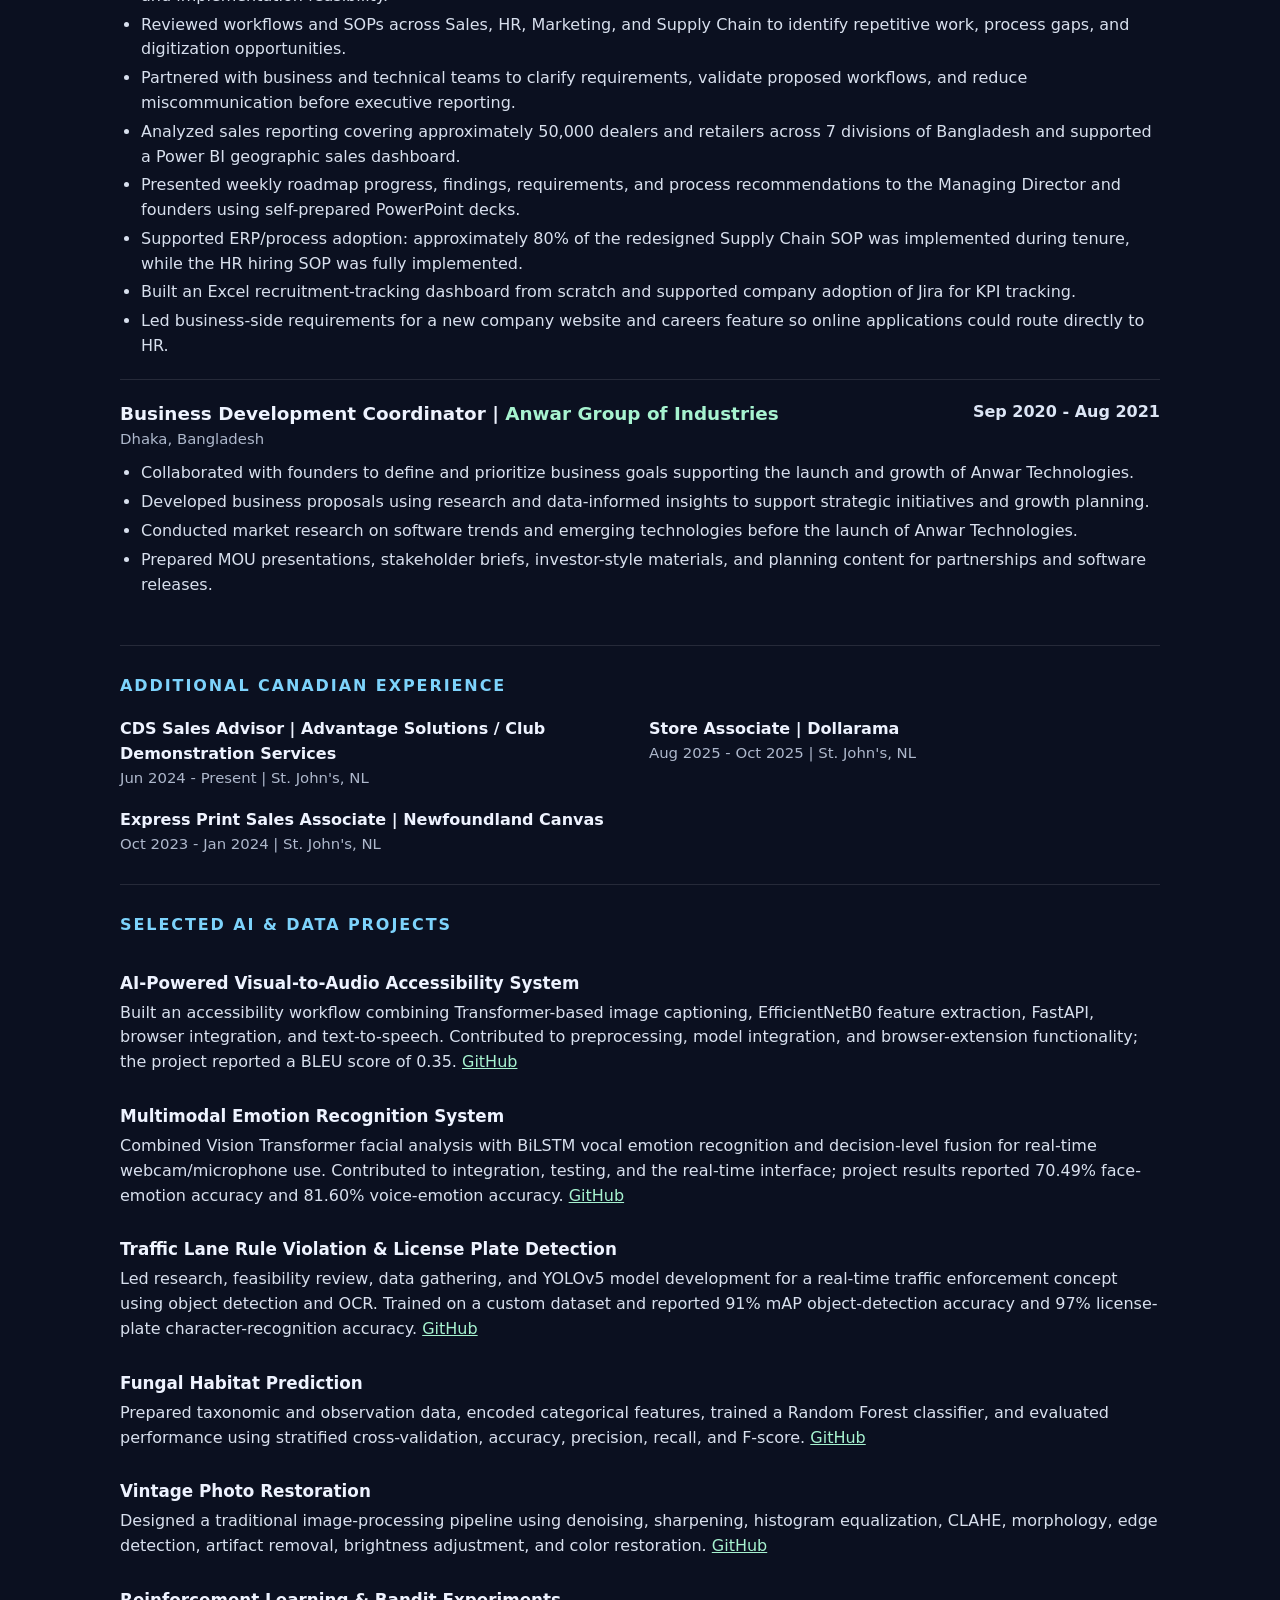
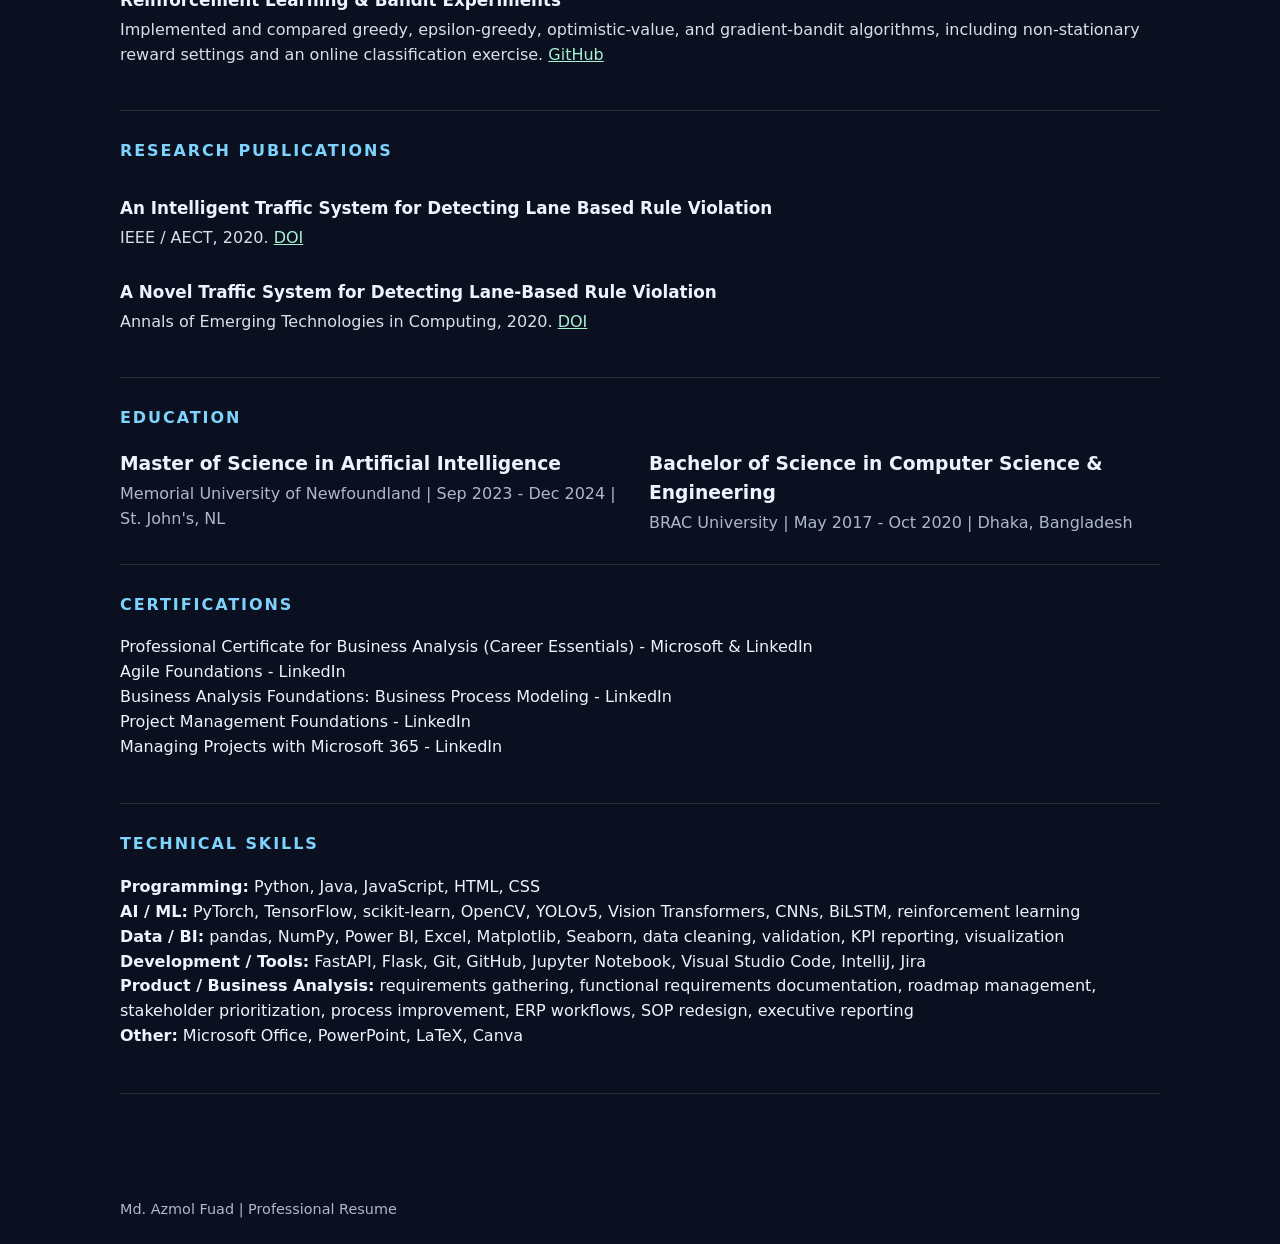
==== commit f1cdac56: "Replace print action with PDF download" ====
--- a/resume.html
+++ b/resume.html
@@ -28,6 +28,7 @@
     }
   </style>
   <script src="analytics.js" defer></script>
+  <script src="resume-download.js" defer></script>
 </head>
 <body>
   <nav>
@@ -35,7 +36,7 @@
       <a class="brand" href="index.html">AF / Portfolio</a>
       <div class="actions">
         <a class="btn" href="index.html">Back to portfolio</a>
-        <button class="btn primary" onclick="window.print()" style="font:inherit;cursor:pointer">Print / Save PDF</button>
+        <button class="btn primary" id="download-resume" type="button" style="font:inherit;cursor:pointer">Download PDF</button>
       </div>
     </div>
   </nav>
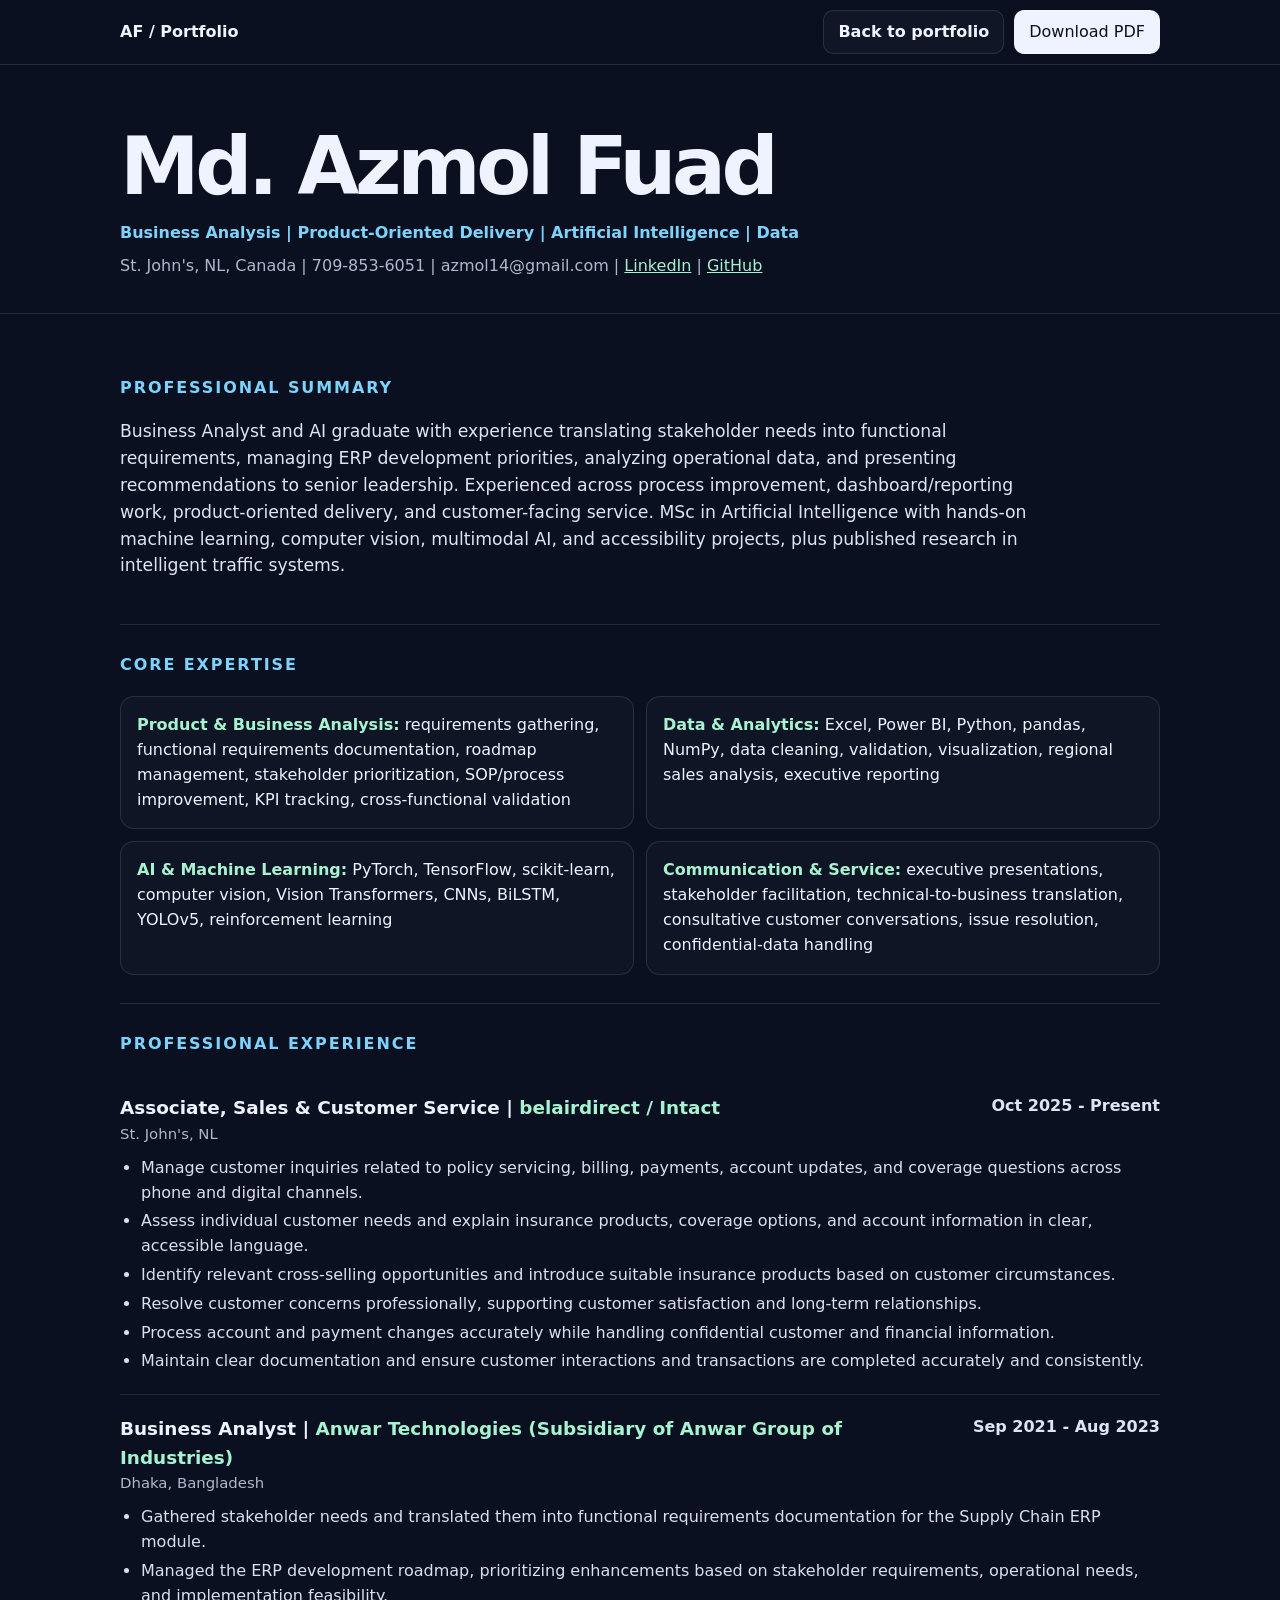
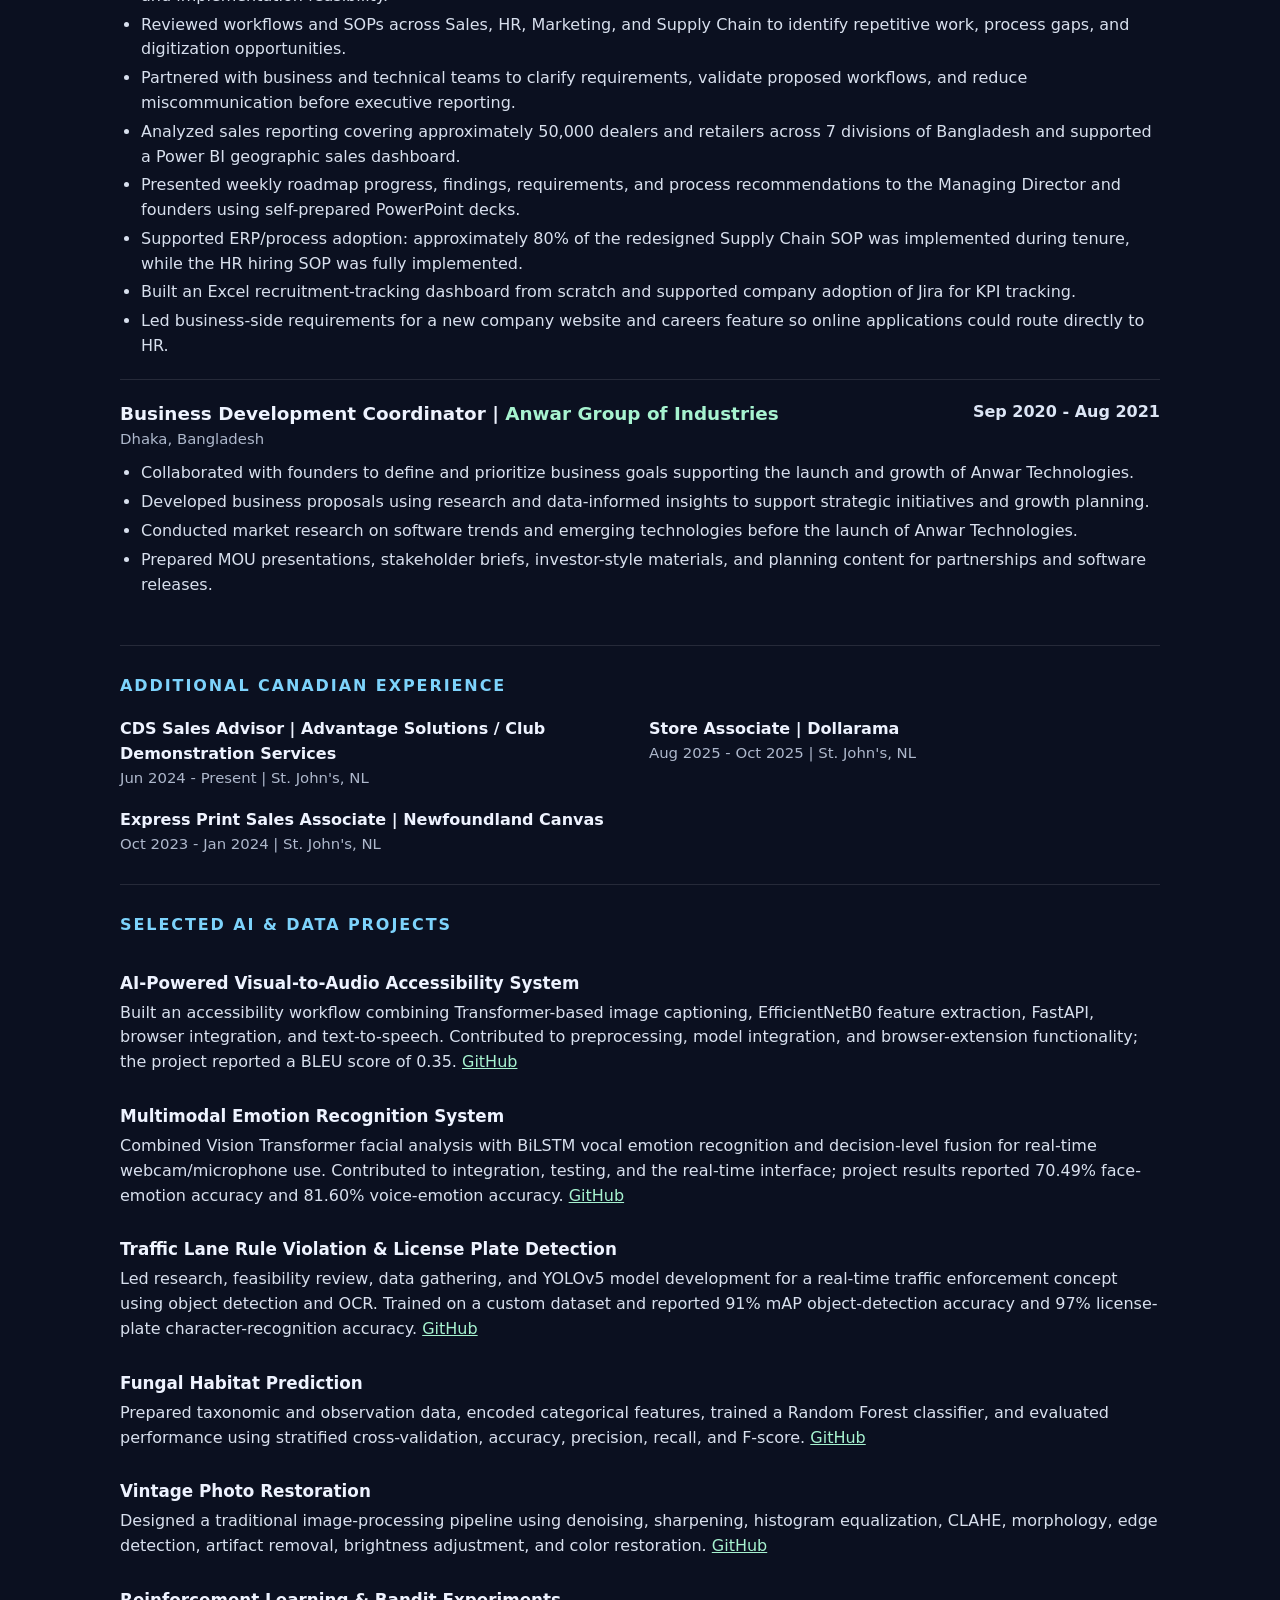
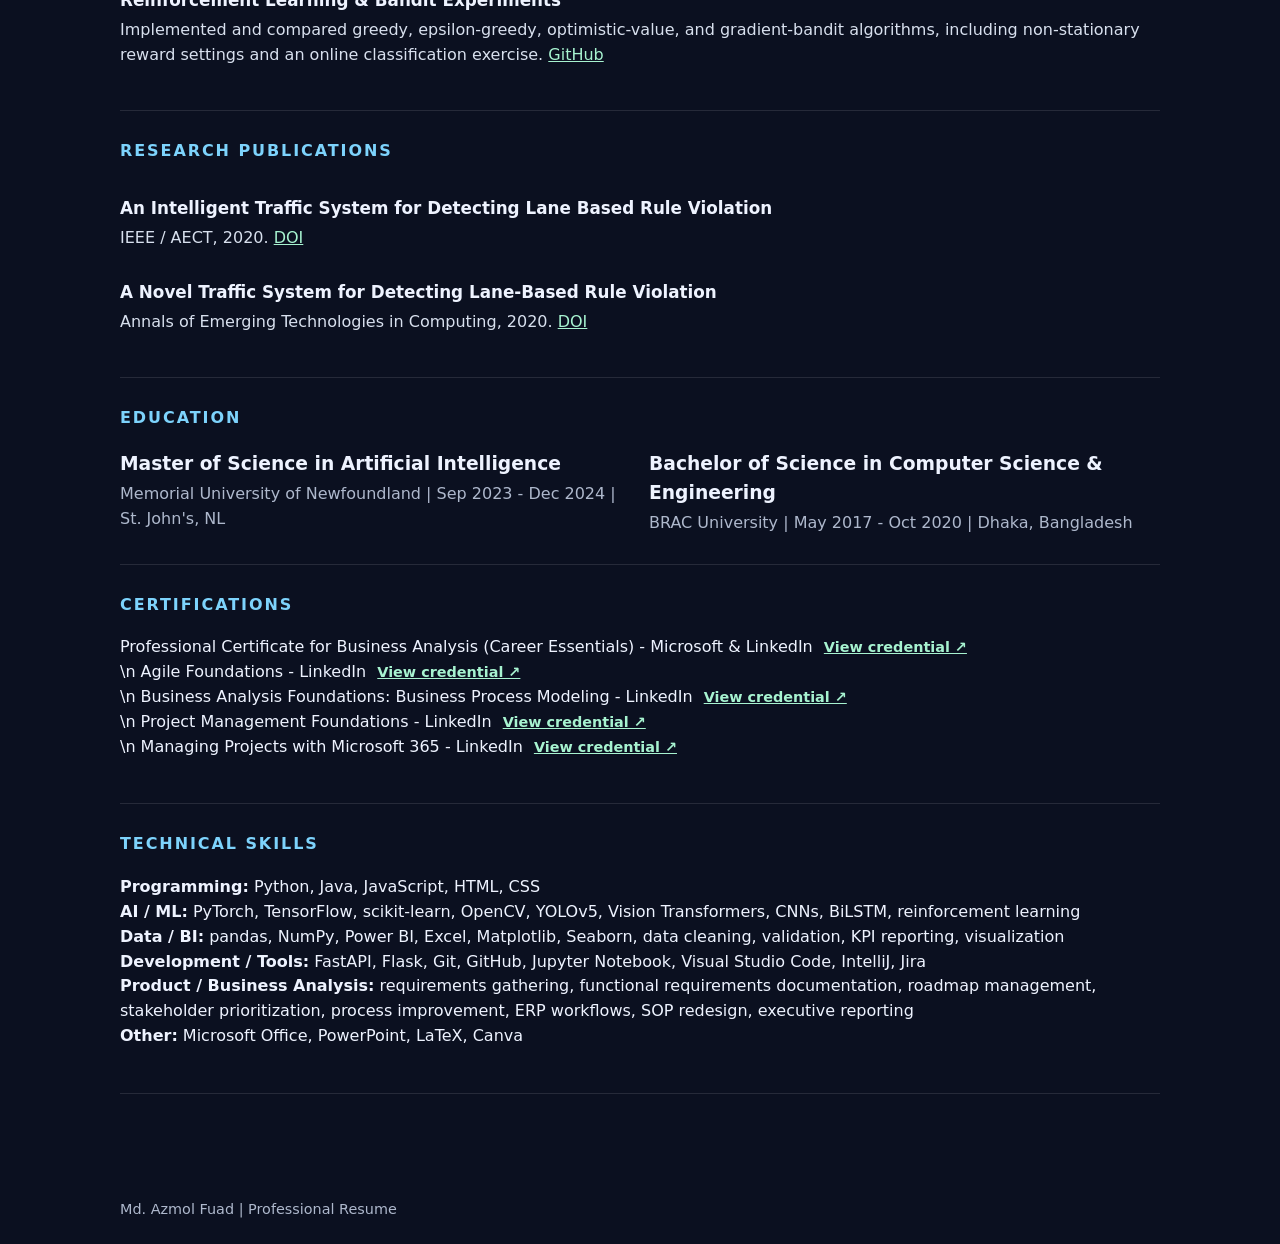
==== commit d40cdb7c: "Add certification credential links" ====
--- a/resume.html
+++ b/resume.html
@@ -19,7 +19,7 @@
     .skills{display:grid;grid-template-columns:repeat(2,minmax(0,1fr));gap:12px}.skill{padding:16px;border:1px solid var(--line);border-radius:14px;background:rgba(255,255,255,.025)}.skill strong{color:var(--accent2)}
     .role{padding:20px 0;border-top:1px solid var(--line)}.role:first-of-type{border-top:0}.role-head{display:grid;grid-template-columns:1fr auto;gap:16px;align-items:start}.role h3{margin:0;font-size:1.15rem}.company{color:var(--accent2);font-weight:750}.meta{color:var(--muted);font-size:.93rem}.date{font-weight:700;color:#dce5f5;white-space:nowrap}.role ul{margin:10px 0 0;padding-left:21px;color:#d8e0ee}.role li+li{margin-top:4px}
     .project{padding:14px 0}.project h3{margin:0 0 5px;font-size:1.05rem}.project p{margin:0;color:#d8e0ee}.grid2{display:grid;grid-template-columns:repeat(2,minmax(0,1fr));gap:18px}
-    .edu h3{margin:0 0 4px}.edu p{margin:0;color:var(--muted)}
+    .edu h3{margin:0 0 4px}.edu p{margin:0;color:var(--muted)}.credential-link{margin-left:6px;font-size:.9em;font-weight:750;white-space:nowrap}
     footer{padding:24px 0;color:var(--muted);font-size:.9rem}
     @media(max-width:700px){.skills,.grid2{grid-template-columns:1fr}.role-head{grid-template-columns:1fr}.date{white-space:normal}}
     @media print{
@@ -140,11 +140,7 @@
 
     <section class="section">
       <h2>Certifications</h2>
-      <p>Professional Certificate for Business Analysis (Career Essentials) - Microsoft & LinkedIn<br>
-      Agile Foundations - LinkedIn<br>
-      Business Analysis Foundations: Business Process Modeling - LinkedIn<br>
-      Project Management Foundations - LinkedIn<br>
-      Managing Projects with Microsoft 365 - LinkedIn</p>
+      <p>      Professional Certificate for Business Analysis (Career Essentials) - Microsoft & LinkedIn <a class="credential-link" data-certification="Professional Certificate for Business Analysis (Career Essentials) - Microsoft & LinkedIn" href="https://www.linkedin.com/learning/certificates/f543090fc4139a1da300e942ab82a02b9c7c50c60c043dac05c33f5f2f821928" target="_blank" rel="noreferrer">View credential ↗</a><br>\n      Agile Foundations - LinkedIn <a class="credential-link" data-certification="Agile Foundations - LinkedIn" href="https://www.linkedin.com/learning/certificates/7f3d4499b106d02951af2e7cbf25265defdd5b93152810eea808ac89b707db03" target="_blank" rel="noreferrer">View credential ↗</a><br>\n      Business Analysis Foundations: Business Process Modeling - LinkedIn <a class="credential-link" data-certification="Business Analysis Foundations: Business Process Modeling - LinkedIn" href="https://www.linkedin.com/learning/certificates/fe258caf6067e19b69b125941dd1da8c03320db4afe7449bc0dba94deeb1d28d" target="_blank" rel="noreferrer">View credential ↗</a><br>\n      Project Management Foundations - LinkedIn <a class="credential-link" data-certification="Project Management Foundations - LinkedIn" href="https://www.linkedin.com/learning/certificates/2241825d573603bf43a8b91594431385f206ab49267566e73fbad2a0dae41b85" target="_blank" rel="noreferrer">View credential ↗</a><br>\n      Managing Projects with Microsoft 365 - LinkedIn <a class="credential-link" data-certification="Managing Projects with Microsoft 365 - LinkedIn" href="https://www.linkedin.com/learning/certificates/080ff98621137ad275ec0c8e0ca5862ece6f84163e84eb891cf558b736f1f73f" target="_blank" rel="noreferrer">View credential ↗</a></p>
     </section>
 
     <section class="section">
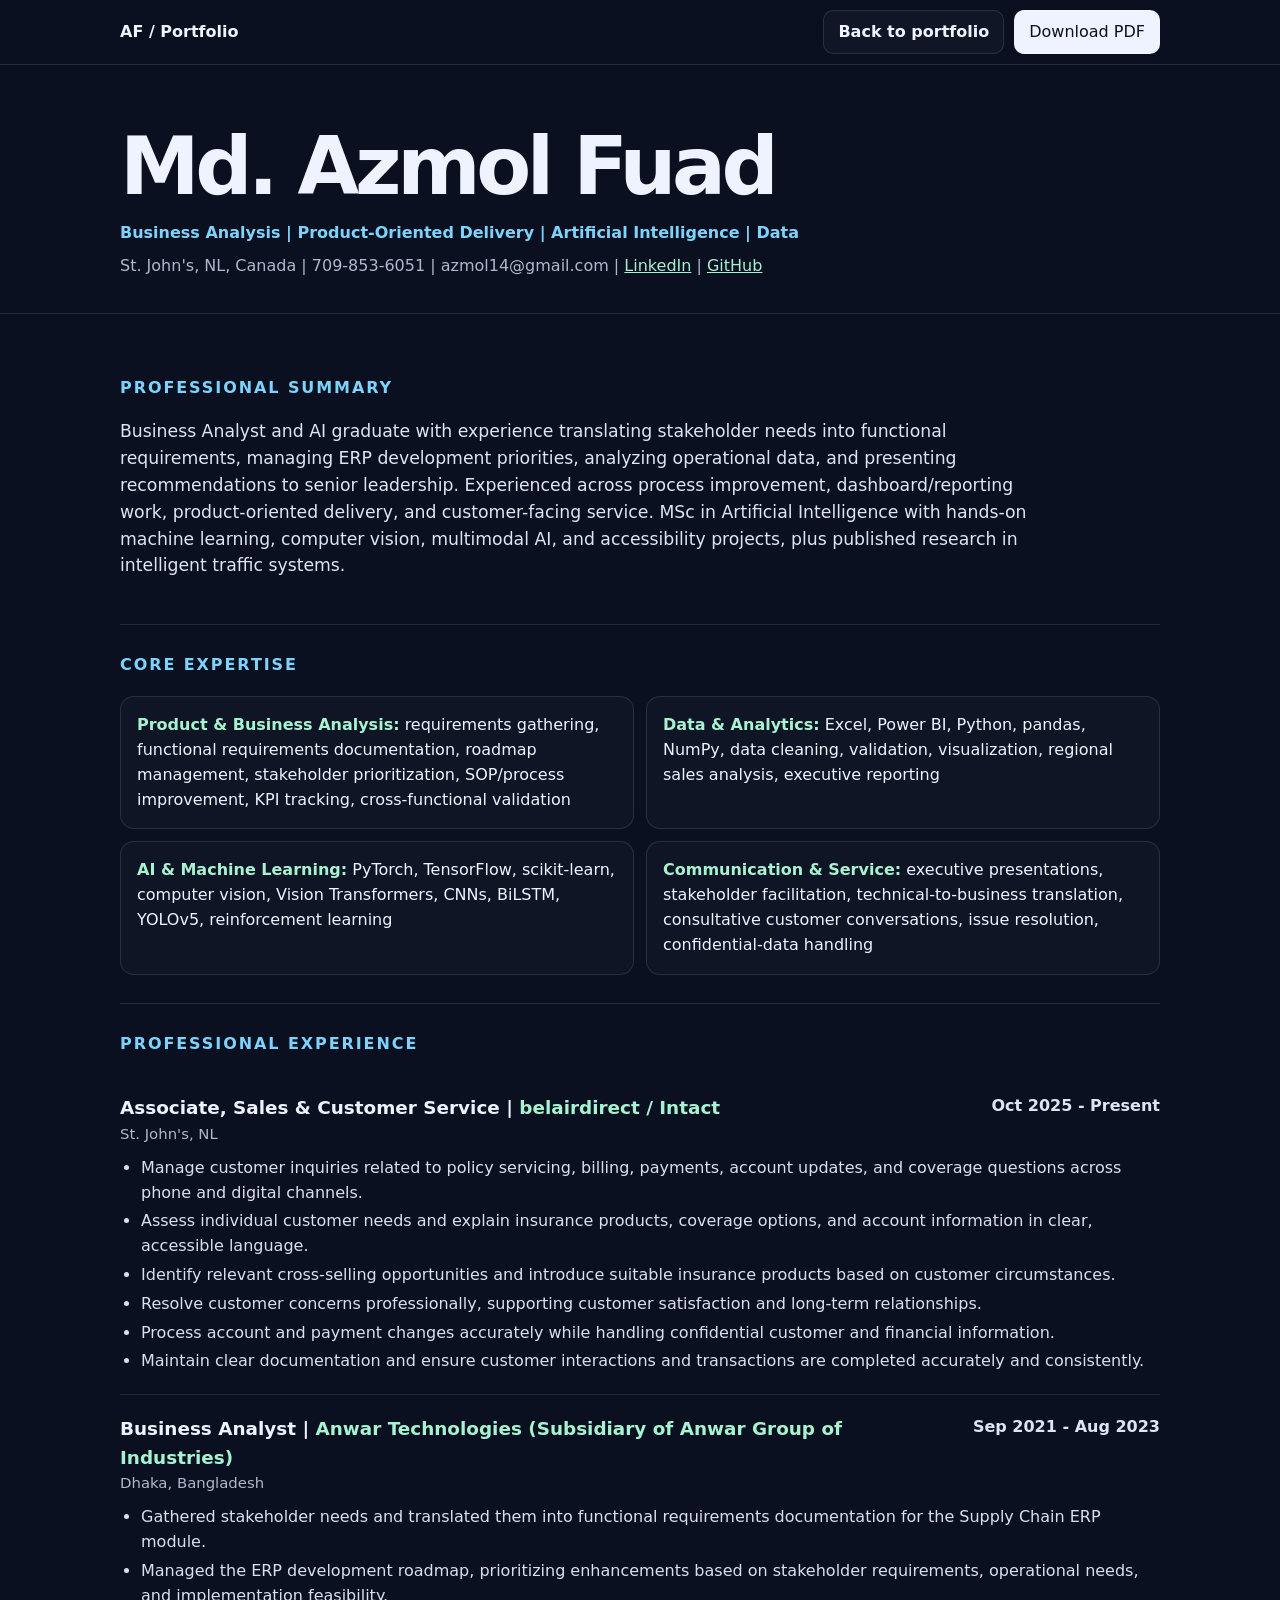
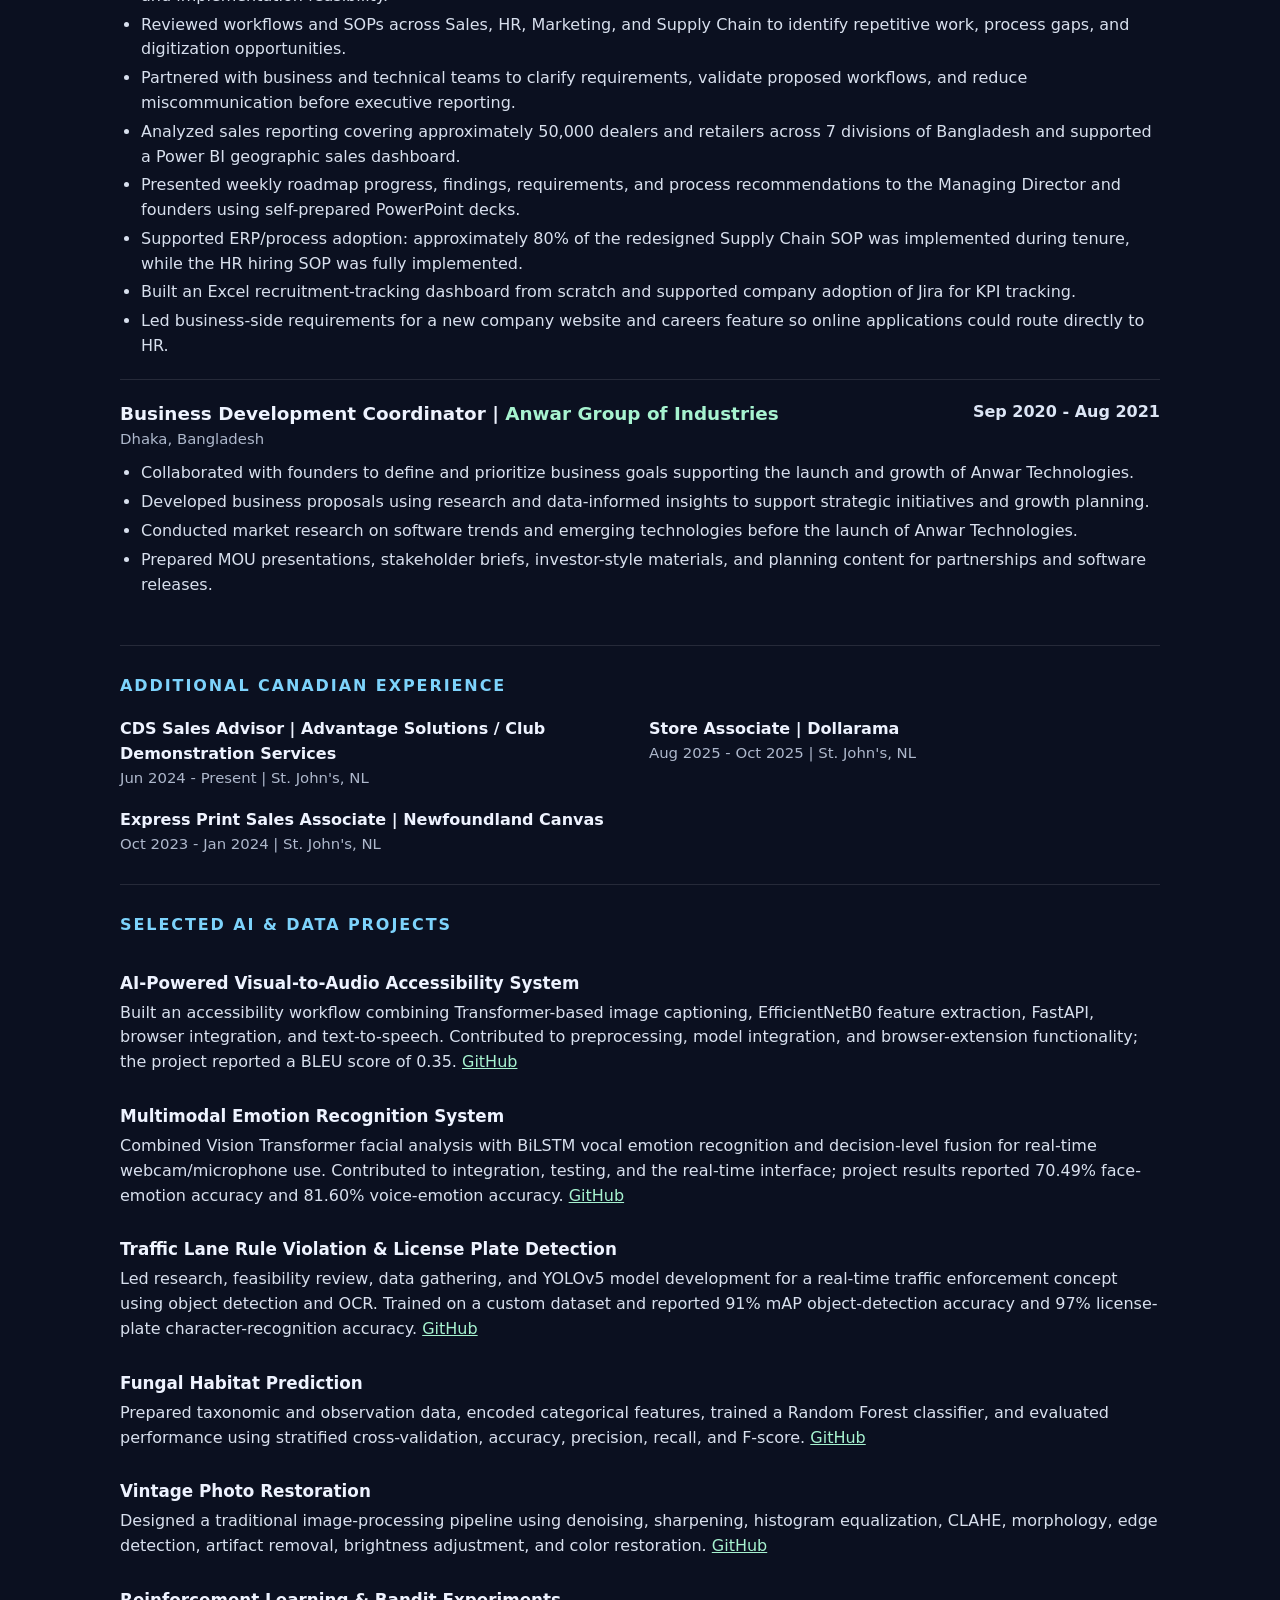
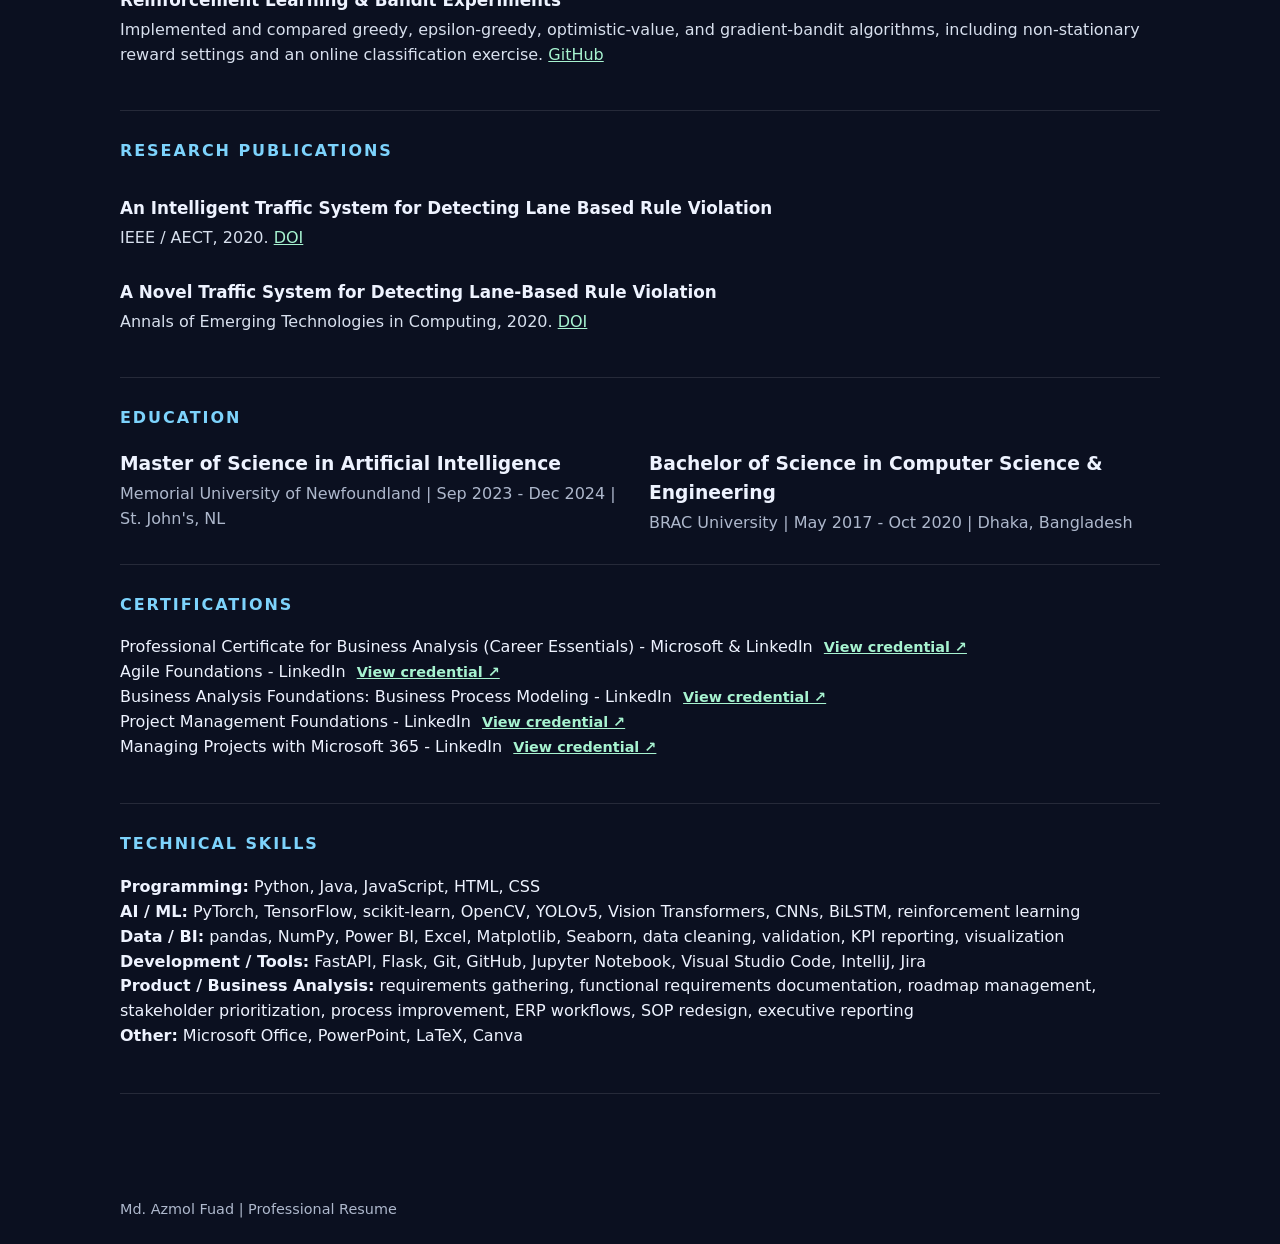
==== commit ec9ac63b: "Update resume.html" ====
--- a/resume.html
+++ b/resume.html
@@ -140,7 +140,12 @@
 
     <section class="section">
       <h2>Certifications</h2>
-      <p>      Professional Certificate for Business Analysis (Career Essentials) - Microsoft & LinkedIn <a class="credential-link" data-certification="Professional Certificate for Business Analysis (Career Essentials) - Microsoft & LinkedIn" href="https://www.linkedin.com/learning/certificates/f543090fc4139a1da300e942ab82a02b9c7c50c60c043dac05c33f5f2f821928" target="_blank" rel="noreferrer">View credential ↗</a><br>\n      Agile Foundations - LinkedIn <a class="credential-link" data-certification="Agile Foundations - LinkedIn" href="https://www.linkedin.com/learning/certificates/7f3d4499b106d02951af2e7cbf25265defdd5b93152810eea808ac89b707db03" target="_blank" rel="noreferrer">View credential ↗</a><br>\n      Business Analysis Foundations: Business Process Modeling - LinkedIn <a class="credential-link" data-certification="Business Analysis Foundations: Business Process Modeling - LinkedIn" href="https://www.linkedin.com/learning/certificates/fe258caf6067e19b69b125941dd1da8c03320db4afe7449bc0dba94deeb1d28d" target="_blank" rel="noreferrer">View credential ↗</a><br>\n      Project Management Foundations - LinkedIn <a class="credential-link" data-certification="Project Management Foundations - LinkedIn" href="https://www.linkedin.com/learning/certificates/2241825d573603bf43a8b91594431385f206ab49267566e73fbad2a0dae41b85" target="_blank" rel="noreferrer">View credential ↗</a><br>\n      Managing Projects with Microsoft 365 - LinkedIn <a class="credential-link" data-certification="Managing Projects with Microsoft 365 - LinkedIn" href="https://www.linkedin.com/learning/certificates/080ff98621137ad275ec0c8e0ca5862ece6f84163e84eb891cf558b736f1f73f" target="_blank" rel="noreferrer">View credential ↗</a></p>
+      <p> Professional Certificate for Business Analysis (Career Essentials) - Microsoft & LinkedIn <a class="credential-link" data-certification="Professional Certificate for Business Analysis (Career Essentials) - Microsoft & LinkedIn" href="https://www.linkedin.com/learning/certificates/f543090fc4139a1da300e942ab82a02b9c7c50c60c043dac05c33f5f2f821928" target="_blank" rel="noreferrer">View credential ↗</a>
+        <br> Agile Foundations - LinkedIn <a class="credential-link" data-certification="Agile Foundations - LinkedIn" href="https://www.linkedin.com/learning/certificates/7f3d4499b106d02951af2e7cbf25265defdd5b93152810eea808ac89b707db03" target="_blank" rel="noreferrer">View credential ↗</a>
+        <br> Business Analysis Foundations: Business Process Modeling - LinkedIn <a class="credential-link" data-certification="Business Analysis Foundations: Business Process Modeling - LinkedIn" href="https://www.linkedin.com/learning/certificates/fe258caf6067e19b69b125941dd1da8c03320db4afe7449bc0dba94deeb1d28d" target="_blank" rel="noreferrer">View credential ↗</a>
+        <br>Project Management Foundations - LinkedIn <a class="credential-link" data-certification="Project Management Foundations - LinkedIn" href="https://www.linkedin.com/learning/certificates/2241825d573603bf43a8b91594431385f206ab49267566e73fbad2a0dae41b85" target="_blank" rel="noreferrer">View credential ↗</a>
+        <br> Managing Projects with Microsoft 365 - LinkedIn <a class="credential-link" data-certification="Managing Projects with Microsoft 365 - LinkedIn" href="https://www.linkedin.com/learning/certificates/080ff98621137ad275ec0c8e0ca5862ece6f84163e84eb891cf558b736f1f73f" target="_blank" rel="noreferrer">View credential ↗</a>
+      </p>
     </section>
 
     <section class="section">
